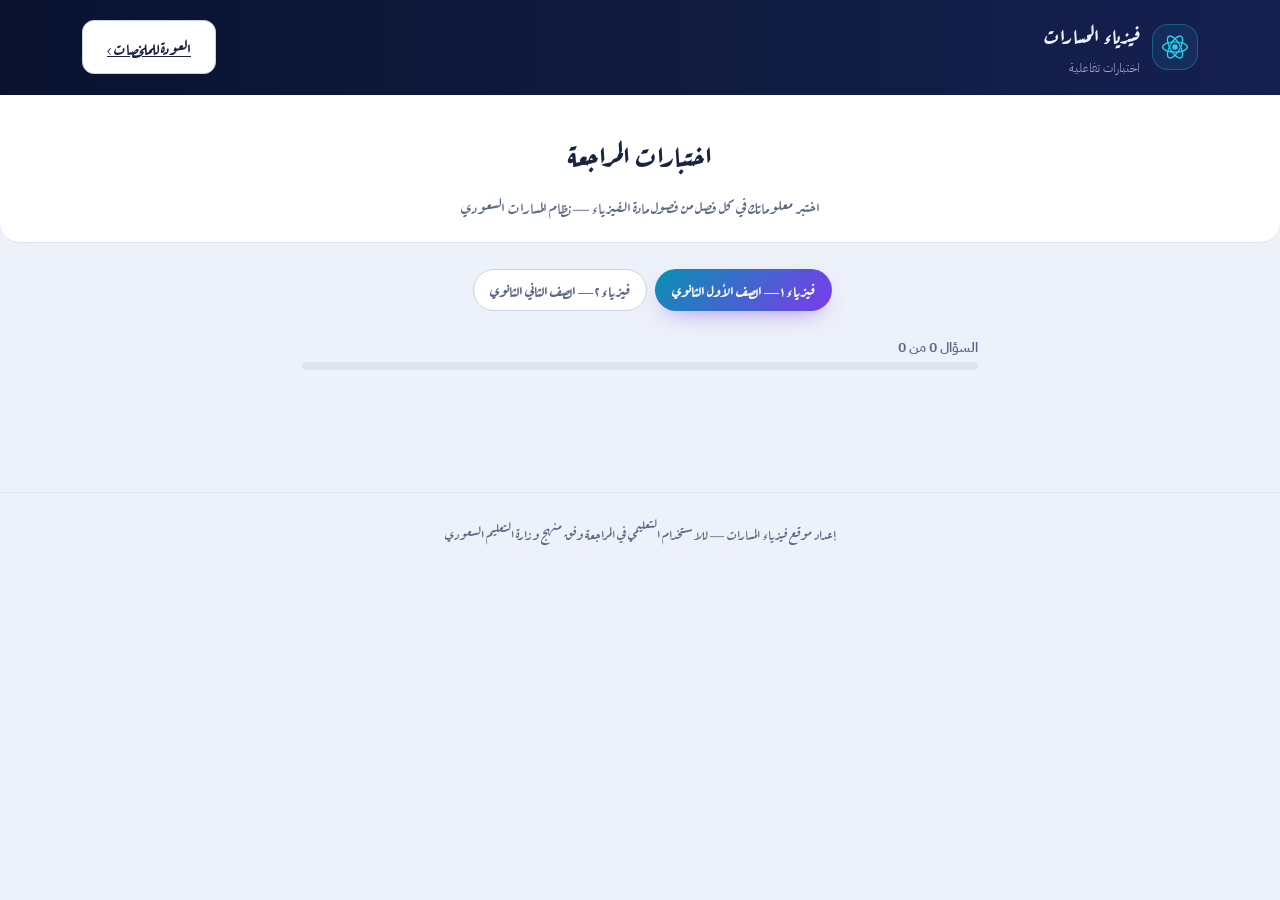
==== exams.html @ 3101bd7c "Add files via upload" ====
<!DOCTYPE html>
<html lang="ar" dir="rtl" data-theme="light">
<head>
  <meta charset="UTF-8" />
  <meta name="viewport" content="width=device-width, initial-scale=1.0" />
  <meta name="description" content="اختبارات تفاعلية في مادة الفيزياء للمرحلة الثانوية — نظام المسارات السعودي (فيزياء ١ و ٢)" />
  <meta name="theme-color" content="#101b3f" />
  <title>اختبارات فيزياء المسارات — فيزياء ١ و ٢ للمرحلة الثانوية</title>

  <link rel="preconnect" href="https://fonts.googleapis.com" />
  <link rel="preconnect" href="https://fonts.gstatic.com" crossorigin />
  <link href="https://fonts.googleapis.com/css2?family=Aref+Ruqaa:wght@400;700&family=IBM+Plex+Sans+Arabic:wght@300;400;500;600;700&display=swap" rel="stylesheet" />
  <link rel="stylesheet" href="style.css" />
  <style>
    /* ================= صفحة الاختبارات — تنسيق إضافي ================= */
    .exams-header {
      text-align: center;
      padding: 30px 22px 20px;
      background: var(--surface);
      border-bottom: 1px solid var(--line);
      margin-bottom: 26px;
      border-radius: 0 0 var(--radius) var(--radius);
    }
    .exams-header h1 {
      margin: 0 0 8px;
      font-size: 1.8rem;
      color: var(--text);
    }
    .exams-header p {
      margin: 0;
      color: var(--text-soft);
      font-size: 1rem;
    }

    /* اختيار الكتاب والفصل */
    .selector-bar {
      max-width: 1160px;
      margin: 0 auto 22px;
      padding: 0 22px;
      display: flex;
      gap: 12px;
      flex-wrap: wrap;
      justify-content: center;
      align-items: center;
    }

    .book-tabs-exams { display: flex; gap: 8px; flex-wrap: wrap; }

    .chapter-tabs {
      display: flex;
      gap: 6px;
      flex-wrap: wrap;
      margin-left: 12px;
    }

    .tab-btn {
      padding: 8px 16px;
      border-radius: 999px;
      border: 1.5px solid var(--line-strong);
      background: var(--surface);
      color: var(--text-soft);
      font-family: var(--font-ruqaa);
      font-size: .95rem;
      font-weight: 700;
      cursor: pointer;
      transition: all .2s;
      white-space: nowrap;
    }

    .tab-btn:hover { border-color: var(--accent); color: var(--accent); }
    .tab-btn.active {
      background: linear-gradient(135deg, var(--cyan-600), var(--violet-600));
      border-color: transparent;
      color: #fff;
      box-shadow: 0 10px 24px -12px color-mix(in srgb, var(--violet-600) 70%, transparent);
    }

    /* معلومات الفصل */
    .chapter-info {
      max-width: 1160px;
      margin: 0 auto 18px;
      padding: 0 22px;
      text-align: center;
      color: var(--text-soft);
      font-size: .95rem;
      font-family: var(--font-math);
      display: none;
    }
    .chapter-info.show { display: block; }

    /* بطاقة السؤال */
    .question-card {
      max-width: 720px;
      margin: 0 auto 26px;
      background: var(--surface);
      border: 1px solid var(--line);
      border-radius: var(--radius);
      padding: 30px 28px;
      box-shadow: var(--shadow-sm);
      position: relative;
      overflow: hidden;
    }

    .question-number {
      position: absolute;
      top: 16px;
      inset-inline-start: 20px;
      width: 36px;
      height: 36px;
      border-radius: 50%;
      background: var(--accent-soft);
      color: var(--accent);
      font-family: var(--font-math);
      font-weight: 700;
      font-size: .85rem;
      display: grid;
      place-items: center;
    }

    .question-text {
      font-family: var(--font-ruqaa);
      font-size: 1.35rem;
      font-weight: 700;
      color: var(--text);
      line-height: 1.9;
      margin: 0 0 26px;
      padding-inline-start: 10px;
      border-inline-start: 4px solid var(--accent);
    }

    .options {
      display: grid;
      gap: 12px;
    }

    .option-btn {
      display: flex;
      align-items: center;
      gap: 14px;
      padding: 14px 18px;
      border: 1.5px solid var(--line-strong);
      border-radius: 14px;
      background: var(--bg-soft);
      color: var(--text);
      font-family: var(--font-ruqaa);
      font-size: 1.05rem;
      font-weight: 500;
      cursor: pointer;
      text-align: start;
      transition: all .2s;
      position: relative;
    }

    .option-btn:hover { border-color: var(--accent); background: var(--accent-soft); }
    .option-btn.selected { border-color: var(--accent); background: var(--accent-soft); color: var(--accent); }
    .option-btn.correct { border-color: #059669; background: color-mix(in srgb, #059669 10%, transparent); color: #065f46; }
    .option-btn.wrong { border-color: #dc2626; background: color-mix(in srgb, #dc2626 10%, transparent); color: #991b1b; }

    .option-letter {
      width: 28px;
      height: 28px;
      border-radius: 50%;
      background: var(--line);
      color: var(--text-soft);
      font-family: var(--font-math);
      font-weight: 700;
      font-size: .85rem;
      display: grid;
      place-items: center;
      flex-shrink: 0;
      border: 1.5px solid var(--line-strong);
    }

    .option-btn.selected .option-letter,
    .option-btn.correct .option-letter,
    .option-btn.wrong .option-letter {
      color: #fff;
      border-color: transparent;
    }
    .option-btn.selected .option-letter { background: var(--accent); }
    .option-btn.correct .option-letter { background: #059669; }
    .option-btn.wrong .option-letter { background: #dc2626; }

    /* الشريط السفلي للسؤال */
    .question-footer {
      display: flex;
      justify-content: space-between;
      align-items: center;
      margin-top: 26px;
      padding-top: 16px;
      border-top: 1px solid var(--line);
      flex-wrap: wrap;
      gap: 12px;
    }

    .progress-text {
      font-family: var(--font-math);
      font-size: .9rem;
      color: var(--text-soft);
      font-weight: 600;
    }

    .next-btn {
      padding: 10px 24px;
      border-radius: 12px;
      border: none;
      background: linear-gradient(135deg, var(--cyan-600), var(--violet-600));
      color: #fff;
      font-family: var(--font-ruqaa);
      font-weight: 700;
      font-size: 1rem;
      cursor: pointer;
      transition: opacity .2s, transform .15s;
      opacity: .5;
      pointer-events: none;
    }

    .next-btn:enabled { opacity: 1; pointer-events: auto; }
    .next-btn:hover:enabled { transform: translateY(-2px); }

    /* شريط التقدم */
    .progress-wrap {
      max-width: 720px;
      margin: 0 auto 22px;
      padding: 0 22px;
    }

    .progress-bar {
      height: 8px;
      background: var(--line);
      border-radius: 999px;
      overflow: hidden;
      width: 100%;
    }

    .progress-fill {
      height: 100%;
      background: linear-gradient(90deg, var(--cyan-500), var(--violet-600));
      width: 0%;
      transition: width .3s ease;
      border-radius: 999px;
    }

    /* نتيجة الاختبار */
    .results-screen {
      max-width: 640px;
      margin: 40px auto;
      padding: 40px 22px;
      text-align: center;
      display: none;
    }

    .results-screen.show { display: block; }

    .score-big {
      font-family: var(--font-math);
      font-size: 4rem;
      font-weight: 800;
      color: var(--accent);
      line-height: 1;
      margin-bottom: 8px;
    }

    .results-screen h2 {
      font-size: 1.8rem;
      color: var(--text);
      margin: 0 0 12px;
    }

    .results-screen p {
      color: var(--text-soft);
      font-size: 1.05rem;
      margin-bottom: 24px;
    }

    .review-list {
      max-width: 720px;
      margin: 0 auto;
      text-align: start;
    }

    .review-item {
      background: var(--surface);
      border: 1px solid var(--line);
      border-radius: 14px;
      padding: 16px 20px;
      margin-bottom: 12px;
      display: flex;
      gap: 14px;
      align-items: flex-start;
    }

    .review-item.correct { border-inline-start: 4px solid #059669; }
    .review-item.wrong { border-inline-start: 4px solid #dc2626; }

    .review-result {
      width: 24px;
      height: 24px;
      border-radius: 50%;
      display: grid;
      place-items: center;
      font-family: var(--font-math);
      font-weight: 800;
      font-size: .8rem;
      flex-shrink: 0;
    }
    .review-item.correct .review-result { background: #059669; color: #fff; }
    .review-item.wrong .review-result { background: #dc2626; color: #fff; }

    .review-q { flex: 1; font-family: var(--font-ruqaa); font-size: 1rem; color: var(--text); line-height: 1.7; }
    .review-q b { color: var(--accent-2); }

    .review-answer {
      font-family: var(--font-math);
      font-size: .85rem;
      color: var(--text-soft);
      margin-top: 4px;
    }

    /* أزرار التحكم */
    .control-group {
      display: flex;
      gap: 10px;
      justify-content: center;
      margin-top: 22px;
      flex-wrap: wrap;
    }

    .ctrl-btn-exams {
      padding: 10px 24px;
      border-radius: 12px;
      border: 1.5px solid var(--line-strong);
      background: var(--surface);
      color: var(--text);
      font-family: var(--font-ruqaa);
      font-weight: 700;
      font-size: 1rem;
      cursor: pointer;
      transition: all .2s;
    }

    .ctrl-btn-exams.primary {
      background: linear-gradient(135deg, var(--cyan-600), var(--violet-600));
      border-color: transparent;
      color: #fff;
    }

    .ctrl-btn-exams:hover { border-color: var(--accent); color: var(--accent); transform: translateY(-2px); }
    .ctrl-btn-exams.primary:hover { transform: translateY(-2px); }

    /*返回 */
    .back-home {
      display: inline-flex;
      align-items: center;
      gap: 8px;
      margin-top: 26px;
      color: var(--accent);
      font-family: var(--font-ruqaa);
      font-weight: 700;
      font-size: 1rem;
      text-decoration: none;
      transition: color .2s;
    }

    .back-home:hover { color: var(--accent-2); text-decoration: underline; }

    /* الفوتر */
    .exams-footer {
      text-align: center;
      padding: 26px 22px;
      color: var(--text-soft);
      font-size: .88rem;
      border-top: 1px solid var(--line);
    }

    @media (max-width: 640px) {
      .question-card { padding: 20px 16px; }
      .question-text { font-size: 1.15rem; }
      .option-btn { padding: 12px 16px; font-size: 1rem; }
      .score-big { font-size: 3rem; }
      .selector-bar { justify-content: center; }
    }
  </style>
</head>
<body>

  <!-- شريط علوي سريع -->
  <header class="site-header" style="position:static; box-shadow:none; border-bottom:none; background:linear-gradient(90deg, var(--navy-900), var(--navy-800) 55%, #152052);">
    <div class="header-inner" style="justify-content:space-between;">
      <div class="brand" style="gap:12px;">
        <div class="brand-atom" style="width:46px;height:46px;">
          <svg viewBox="0 0 64 64" width="36" height="36">
            <circle cx="32" cy="32" r="5" fill="currentColor"/>
            <ellipse cx="32" cy="32" rx="22" ry="9" fill="none" stroke="currentColor" stroke-width="2.4"/>
            <ellipse cx="32" cy="32" rx="22" ry="9" fill="none" stroke="currentColor" stroke-width="2.4" transform="rotate(60 32 32)"/>
            <ellipse cx="32" cy="32" rx="22" ry="9" fill="none" stroke="currentColor" stroke-width="2.4" transform="rotate(120 32 32)"/>
          </svg>
        </div>
        <div class="brand-text">
          <h1 style="font-size:1.3rem;">فيزياء المسارات</h1>
          <p style="font-size:.78rem;">اختبارات تفاعلية</p>
        </div>
      </div>
      <a href="index.html" class="ctrl-btn-exams" style="margin-top:0;">العودة للملخصات ›</a>
    </div>
  </header>

  <section class="exams-header">
    <h1>اختبارات المراجعة</h1>
    <p>اختبر معلوماتك في كل فصل من فصول مادة الفيزياء — نظام المسارات السعودي</p>
  </section>

  <div class="selector-bar">
    <div class="book-tabs-exams" role="tablist" aria-label="اختيار الكتاب">
      <button class="tab-btn active" data-book="p1" role="tab">فيزياء ١ — الصف الأول الثانوي</button>
      <button class="tab-btn" data-book="p2" role="tab">فيزياء ٢ — الصف الثاني الثانوي</button>
    </div>
    <div class="chapter-tabs" id="chapterTabs" role="tablist"></div>
  </div>

  <div class="chapter-info" id="chapterInfo"></div>

  <div class="progress-wrap">
    <div class="progress-text" id="progressText">السؤال 0 من 0</div>
    <div class="progress-bar"><div class="progress-fill" id="progressFill"></div></div>
  </div>

  <main class="container">
    <!-- واجهة السؤال -->
    <div id="quizInterface" style="display:none;">
      <div class="question-card">
        <span class="question-number" id="qNum">1</span>
        <h2 class="question-text" id="questionText"></h2>
        <div class="options" id="optionsContainer"></div>
        <div class="question-footer">
          <span class="progress-text" id="footerProgress">0 / 0</span>
          <button class="next-btn" id="nextBtn">التالي ›</button>
        </div>
      </div>
    </div>

    <!-- واجهة النتيجة -->
    <div id="resultsScreen" class="results-screen">
      <div class="score-big" id="scoreDisplay">0%</div>
      <h2 id="resultTitle">جهد ممتاز!</h2>
      <p id="resultMessage">لقد أنهيت الاختبار بنجاح</p>
      <div class="review-list" id="reviewList"></div>
      <div class="control-group">
        <button class="ctrl-btn-exams primary" id="restartBtn">إعادة الاختبار</button>
        <button class="ctrl-btn-exams" id="changeChapterBtn">اختيار فصل آخر</button>
      </div>
      <a href="index.html" class="back-home">← العودة إلى الملخصات</a>
    </div>
  </main>

  <footer class="exams-footer">
    إعداد موقع فيزياء المسارات — للاستخدام التعليمي في المراجعة وفق منهج وزارة التعليم السعودي
  </footer>

  <script>
    /* =========================================================
       بيانات الأسئلة — فيزياء المسارات (مأخوذة من كتب وزارة التعليم)
       ========================================================= */
    const EXAMS = {
      p1: { // فيزياء ١ — الصف الأول الثانوي
        label: "فيزياء ١",
        chapters: [
          {
            num: "1",
            title: "مدخل إلى علم الفيزياء",
            desc: "الرياضيات والقياسات — النماذج والفرضيات والنظريات والقوانين",
            questions: [
              {
                q: "ما هو العلم الذي يدرس الظواهر الطبيعية باستخدام الملاحظة والتجربة؟",
                options: ["الرياضيات", "الفيزياء", "الكيمياء", "الأحياء"],
                answer: 1,
                expl: "الفيزياء علم تجريبي يدرس المادة والطاقة والتفاعلات بينهما."
              },
              {
                q: "وحدة الطول الأساسية في النظام الدولي (SI) هي:",
                options: ["السنتيمتر", "المليمتر", "المتر", "الكيلومتر"],
                answer: 2,
                expl: "المتر (m) هو الوحدة الأساسية لقياس الطول في النظام الدولي."
              },
              {
                q: "الرقم 0.00450 بعدد الأرقام المعنوية يساوي:",
                options: ["رقم واحد", "رقمان", "ثلاثة أرقام", "أربعة أرقام"],
                answer: 2,
                expl: "الأصفار الزائدة على اليمين بعد الفاصلة العشرية تكون معنوية، لذا 4 و 5 و 0 آخر = 3 أرقام معنوية."
              },
              {
                q: "القابلية للتكرار في القياسات تدل على:",
                options: ["الدقة", "الضبط", "الخطأ النسبي", "الأهمية"],
                answer: 1,
                expl: "الضبط (Precision) يعني تقارب النتائج المكررة، بينما الدقة تعني قرب القيمة من الحقيقة."
              },
              {
                q: "أي العلاقة التالية تمثل نموذجاً فيزيائياً؟",
                options: ["صورة فوتوغرافية", "معادلة رياضية تصف الظاهرة", "قصة خيالية", "رسم فني"],
                answer: 1,
                expl: "النموذج الفيزيائي هو تمثيل مبسط (غالباً رياضي) لظاهرة معقدة لتفسيرها والتنبؤ بسلوكها."
              }
            ]
          },
          {
            num: "2",
            title: "تمثيل الحركة",
            desc": "النموذج الجسيمي — الموقع والزمن — منحنى الموقع-الزمن — السرعة المتجهة",
            questions: [
              {
                q: "الكمية التي لها مقدار واتجاه معاً تسمى:",
                options: ["كمية قياسية", "كمية متجهة", "كمية معقدة", "كمية ثابتة"],
                answer: 1,
                expl: "الكمية المتجهة مثل الإزاحة والسرعة المتجهة والقوة، لها مقدار واتجاه."
              },
              {
                q: "الإزاحة تساوي:",
                options: ["الموقع الابتدائي − الموقع النهائي", "الموقع النهائي − الموقع الابتدائي", "المسافة ÷ الزمن", "السرعة × الزمن"],
                answer: 1,
                expl: "Δd = d<sub>f</sub> − d<sub>i</sub>، الإزاحة التغير في الموقع من البداية للنهاية."
              },
              {
                q: "إذا قطع جسم مسافة 100 م في اتجاه واحد ثم عاد إلى نقطة البداية، فإن إزالحته تساوي:",
                options: ["100 م", "200 م", "صفر", "50 م"],
                answer: 2,
                expl: "الإزاحة تعتمد على نقطة البداية والنهاية فقط، وبما أنه عاد لنفس النقطة فالإزاحة صفر."
              },
              {
                q: "ميل منحنى (الموقع − الزمن) يمثل:",
                options: ["التسارع", "القوة", "السرعة المتجهة المتوسطة", "الطاقة"],
                answer: 2,
                expl: "ميل خط الموقع-زمن = التغير في الموقع ÷ التغير في الزمن = السرعة المتجهة."
              },
              {
                q: "السرعة اللحظية تُستدل عليها من:",
                options: ["ميل المماس لمنحنى الموقع-زمن", "متوسط السرعات", "المسافة الكلية", "زمن الراحة"],
                answer: 0,
                expl: "السرعة اللحظية عند لحظة معينة تساوي ميل المماس للمنحنى عند تلك النقطة."
              }
            ]
          },
          {
            num: "3",
            title: "الحركة المتسارعة",
            desc: "التسارع — الحركة بتسارع ثابت — السقوط الحر",
            questions: [
              {
                q: "التسارع معرف رياضياً بأنه:",
                options: ["تغير المكان ÷ الزمن", "تغير السرعة ÷ الزمن", "القوة × الكتلة", "المسافة × الزمن"],
                answer: 1,
                expl: "a = Δv / Δt، معدل تغير السرعة المتجهة بالنسبة للزمن."
              },
              {
                q: "جسم انطلق من السكون بتسارع 2 م/ث² لمدة 5 ثوانٍ. سرعته النهائية تساوي:",
                options: ["5 م/ث", "10 م/ث", "25 م/ث", "0 م/ث"],
                answer: 1,
                expl: "v = v₀ + at = 0 + 2 × 5 = 10 م/ث."
              },
              {
                q: "في السقوط الحر (إهمال مقاومة الهواء)، تسارع الجاذبية يساوي تقريباً:",
                options: ["9.8 م/ث²", "10 م/ث", "9.8 م/ث", "صفر"],
                answer: 0,
                expl: "g ≈ 9.8 م/ث² قرب سطح الأرض، واتجاهه نحو الأسفل."
              },
              {
                q: "أي معادلة تُستخدم لإيجاد السرعة النهائية بدون الزمن؟",
                options: ["v = v₀ + at", "d = v₀t + ½at²", "v² = v₀² + 2ad", "d = ½(v₀ + v)t"],
                answer: 2,
                expl: "المعادلة الثالثة تربط بين السرعتين والتسارع والإزاحة دون الحاجة للزمن."
              },
              {
                q: "عند أقصى ارتفاع في القذف الرأسي لأعلى، تكون السرعة:",
                options: ["أقصى قيمة", "صفر", "تسارع الجاذبية", "غير محددة"],
                answer: 1,
                expl: "عند أعلى نقطة يتوقف الجسم لحظة قبل أن يبدأ السقوط، لذا سرعته الرأسية تساوي صفر."
              }
            ]
          },
          {
            num: "4",
            title: "القوى في بعد واحد",
            desc: "القوة والحركة — قوانين نيوتن — قوى التأثير المتبادل",
            questions: [
              {
                q: "قانون نيوتن الأول يسمى أيضاً:",
                options: ["قانون الدفع والزخم", "قانون القصور الذاتي", "قانون التفاعل", "قانون الطاقة"],
                answer: 1,
                expl: "الجسم يبقى على حالته (سكون أو حركة منتظمة) ما لم تؤثر فيه قوة محصلة غير صفرية."
              },
              {
                q: "حسب قانون نيوتن الثاني: F = ma، إذا doubledت الكتلة وثابتت القوة، فإن التسارع:",
                options: ["يتضاعف", "ينصف", "يظل ثابتاً", "يصبح صفراً"],
                answer: 1,
                expl = "التسارع عكسي التناسب مع الكتلة،所以 doubling الكتلة ينصف التسارع."
              },
              {
                q: "وزن جسم كتلته 10 كجم على سطح الأرض (g=9.8) يساوي:",
                options: ["10 نيوتن", "9.8 نيوتن", "98 نيوتن", "980 نيوتن"],
                answer: 2,
                expl: "W = mg = 10 × 9.8 = 98 نيوتن."
              },
              {
                q: "مخطط الجسم الحر يمثل:",
                options: ["جميع القوى في الكون", "القوى المؤثرة في الجسم فقط", "القوى التي يؤثر بها الجسم", "الطاقة الحركية"],
                answer: 1,
                expl: "نرسم الجسم كنقطة ونوضح القوى المؤثرة فيه فقط."
              },
              {
                q: "لكل فعل رد فعل مساوٍ في المقدار ومعاكس في الاتجاه. هذا القانون هو:",
                options: ["نيوتن الأول", "نيوتن الثاني", "نيوتن الثالث", "قانون حفظ الطاقة"],
                answer: 2,
                expl: "قوى التأثير المتبادل تؤثر في جسمين مختلفين، hence لا تلغي بعضها."
              }
            ]
          },
          {
            num: "5",
            title: "القوى في بعدين",
            desc: "المتجهات — الاحتكاك — القوة والحركة في بُعدين",
            questions: [
              {
                q: "مجموع متجهين متعامدين مقداراهما 3 و 4 يساوي:",
                options: ["7", "5", "12", "1"],
                answer: 1,
                expl: "بنظرية فيثاغورس: √(3² + 4²) = √25 = 5."
              },
              {
                q: "أي نوع الاحتكاك أكبر عادة؟",
                options: ["الحركي", "السكوني", "متساويان", "لا يوجد"],
                answer: 1,
                expl: "الاحتكاك السكوني (قبل بدء الحركة) أكبر من الاحتكاك الحركي (أثناء الحركة)."
              },
              {
                q: "القوة العمودية على سطح أفقي لجسم كتلته m تساوي:",
                options: ["صفر", "mg", "mg sinθ", "mg cosθ"],
                answer: 1,
                expl: "على سطح أفقي، FN = وزن الجسم = mg."
              },
              {
                q: "مركبة القوة F المؤثرة بزاوية θ مع المحور الأفقي في الاتجاه الأفقي تساوي:",
                options: ["F sinθ", "F cosθ", "F tanθ", "F"],
                answer: 1,
                expl: "F<sub>x</sub> = F cosθ هي المركبة الأفقية."
              },
              {
                q: "على مستوى مائل زاويته θ دون احتكاك، تسارع الجسم يساوي:",
                options: ["g", "g sinθ", "g cosθ", "g tanθ"],
                answer: 1,
                expl: "a = g sinθ، المكون الموازي للمستوى من وزن الجسم يسبب التسارع."
              }
            ]
          },
          {
            num: "6",
            title: "الحركة في بعدين",
            desc: "حركة المقذوف — الحركة الدائرية — السرعة المتجهة النسبية",
            questions: [
              {
                q: "في حركة المقذوف، المركبة الأفقية للسرعة:",
                options: ["تزيد باستمرار", "تنقص باستمرار", "تبقى ثابتة", "تساوي صفراً"],
                answer: 2,
                expl: "بإهمال مقاومة الهواء، لا تؤثر أي قوة أفقية،所以 السرعة الأفقية ثابتة."
              },
              {
                q: "في الحركة الدائرية المنتظمة، التسارع المركزي اتجاهه:",
                options: ["مماسي للمسار", "نحو المركز", "بعيداً عن المركز", "صفر"],
                answer: 1,
                expl: "التسارع المركزي متجه دائماً نحو مركز الدائرة لتغيير اتجاه السرعة."
              },
              {
                q: "القوة المركزية F<sub>c</sub> تساوي:",
                options: ["m·v²/r", "m·v·r", "v²/r", "m·r²/v"],
                answer: 0,
                expl: "F<sub>c</sub> = m·a<sub>c</sub> = m·v²/r."
              },
              {
                q: "إذا كانت سرعة سيارة 60 كم/س شرقاً ورياح relativa 20 كم/س شرقاً، فإن السرعة النسبية للسيارة بالنسبة للهواء تساوي:",
                options: ["40 كم/س", "60 كم/س", "80 كم/س", "20 كم/س"],
                answer: 0,
                expl: "v<sub>relative</sub> = 60 − 20 = 40 كم/س."
              },
              {
                q: "زمن التحليق لمقذوف أُطلق من الأرض وعاد إلى نفس المستوى يعتمد على:",
                options: ["السر�عة الأفقية فقط", "السرعة الرأسية الابتدائية فقط", "الكلتân", "درجة الحرارة"],
                answer: 1,
                expl: "زمن التحليق T = 2v<sub>y</sub> / g، يعتمد على المركبة الرأسية للسرعة الابتدائية."
              }
            ]
          }
        ]
      },
      p2: { // فيزياء ٢ — الصف الثاني الثانوي
        label: "فيزياء ٢",
        chapters: [
          {
            num: "1",
            title: "الجاذبية",
            desc: "حركة الكواكب — قانون الجذب الكوني",
            questions: [
              {
                q: "وفقاً لقانون كبلر الأول، مدارات الكواكب:",
                options: ["دائرة", "إهليلجية", "مستطيلة", "تضاهوية"],
                answer: 1,
                expl: "الشمس تقع في إحدى بؤرتي المدار الإهليلجي."
              },
              {
                q: "قانون نيوتن للجذب الكوني: F = G m₁m₂ / r²، إذا ضُعفت المسافة بين جسمين، تصبح القوة:",
                options: ["ضعف", "نصف", "ربع", "ضعفین"],
                answer: 2,
                expl = "القوة عكسي التناسب مع مربع المسافة، so doubling r quarters the force."
              },
              {
                q: "ثابت الجذب الكوني G يساوي تقريباً:",
                options: ["9.8", "6.67 × 10⁻¹¹", "3 × 10⁸", "6.02 × 10²³"],
                answer: 1,
                expl: "G = 6.67 × 10⁻¹¹ نيوتن·م²/كجم²."
              },
              {
                q: "تسارع الجاذبية على سطح كوكب يعتمد على:",
                options: ["كتلة الجسم الساقط فقط", "كتلة الكوكب ونصف قطره فقط", "درجة الحرارة", "لون الكوكب"],
                answer: 1,
                expl: "g = GM / R²، حيث M كتلة الكوكب و R نصف قطره."
              },
              {
                q: "القمر الاصطناعي يبقى في مداره بسبب:",
                options: ["المحركات المستمرة", "قوة الجاذبية الأرضية", "سرعة الضوء", "الضغط الجوي"],
                answer: 1,
                expl: "الجاذبية توفر القوة المركزية اللازمة للحركة المدارية."
              }
            ]
          },
          {
            num: "2",
            title: "الحركة الدورانية",
            desc: "الكميات الزاوية — عزم القوة — الاتزان",
            questions: [
              {
                q: "الدورة الكاملة تساوي بالراديان:",
                options: ["π", "2π", "π/2", "360 راديان"],
                answer: 1,
                expl = "الدورة الواحدة = 360 درجة = 2π راديان."
              },
              {
                q: "عزم القوة τ يساوي:",
                options: ["F / r", "F × r × sinθ", "m × a", "v × r"],
                answer: 1,
                expl = "τ = rF sinθ، حيث r ذراع القوة و θ الزاوية بين القوة والذراع."
              },
              {
                q: "القصور الدوراني I يعتمد على:",
                options: ["الكتلة فقط", "توزيع الكتلة حول محور الدوران", "السرعة فقط", "الزمن"],
                answer: 1,
                expl = "كلما بعدت الكتلة عن محور الدوران زاد القصور الدوراني."
              },
              {
                q: "شرط الاتزان الدوراني هو:",
                options: ["ΣF = 0", "Στ = 0", "ΣE = 0", "كلاً من ΣF = 0 و Στ = 0"],
                answer: 3,
                expl = "الاتزان التام يتطلب القوة المحصلة صفراً ومجموع العزوم صفراً."
              },
              {
                q: "علاقة السرعة الخطية v بالسرعة الزاوية ω هي:",
                options: ["v = ω/r", "v = rω", "v = r/ω", "v = ω + r"],
                answer: 1,
                expl = "v = r·ω، حيث r نصف قطر الدائرة."
              }
            ]
          },
          {
            num: "3",
            title: "الزخم وحفظه",
            desc: "الدفع والزخم — حفظ الزخم — التصادمات",
            questions: [
              {
                q: "الزخم p معرف بأنه:",
                options: ["القوة × الزمن", "الكتلة × السرعة", "الطاقة ÷ الزمن", "المسافة × الزمن"],
                answer: 1,
                expl = "p = m·v، كمية متجهة اتجاهها اتجاه السرعة."
              },
              {
                q: "الدفع J يساوي:",
                options: ["Δp", "ΔE", "Δm", "Δv"],
                answer: 0,
                expl = "نظرية الدفع-الزخم: J = FΔt = Δp = الم cambio في الزخم."
              },
              {
                q: "في النظام المعزول، الزخم الكلي قبل التصادم:",
                options: ["أكبر من بعده", "أقل من بعده", "يساوي الزخم بعده", "صفر"],
                answer: 2,
                expl = "قانون حفظ الزخم: الزخم محفوظ في الأنظمة المعزولة."
              },
              {
                q: "في التصادم غير المرن التام، الجسمان:",
                options: ["يرتدان منفصلين", "يلتحمان ويتحركان معاً", "يتوقفان تماماً", "يتحولان لطاقة"],
                answer: 1,
                expl = "يلتحمان ويتحركان بسرعة مشتركة، وتُفقد جزء من الطاقة الحركية."
              },
              {
                q: "الطاقة الحركية تُحفظ في:",
                options: ["جميع التصادمات", "التصادمات المرنة فقط", "التصادمات غير المرنة فقط", "لا تُحفظ أبداً"],
                answer: 1,
                expl = "الطاقة الحركية تُحفظ فقط في التصادمات المرنة."
              }
            ]
          },
          {
            num: "4",
            title: "الشغل والطاقة والآلات البسيطة",
            desc: "الشغل والقدرة — الطاقة الحركية — الآلات والكفاءة",
            questions: [
              {
                q: "الشغل W يساوي:",
                options: ["F / d", "F × d × cosθ", "m × v", "E / t"],
                answer: 1,
                expl = "W = F·d·cosθ، القوة في اتجاه الإزاحة."
              },
              {
                q: "إذا كانت القوة عمودية على الإزاحة، فإن الشغل يساوي:",
                options: ["أقصى قيمة", "صفر", "نصف القيمة", "ضعف القيمة"],
                answer: 1,
                expl = "cos 90° = 0، so الشغل = 0 (مثل حمل حقيبة والمشي أفقياً)."
              },
              {
                q: "الطاقة الحركية KE تساوي:",
                options: ["m·v", "½·m·v²", "m·g·h", "F·d"],
                answer: 1,
                expl = "KE = ½mv²، تعتمد على الكتلة ومربع السرعة."
              },
              {
                q: "الفائدة الميكانيكية MA تساوي:",
                options: ["Force effort / Force resistance", "Force resistance / Force effort", "Distance effort × Distance resistance", "Work output × Work input"],
                answer: 1,
                expl = "MA = F<sub>r</sub> / F<sub>e</sub>، قوة المقاومة مقسومة على قوة الجهد."
              },
              {
                q: "كفاءة الآلة تساوي دائماً:",
                options: ["أكثر من 100٪", "100٪ بالضبط", "أقل من 100٪", "صفر"],
                answer: 2,
                expl = "بسبب الاحتكاك، شغل الخرج أقل من شغل الدخل، hence الكفاءة < 100٪."
              }
            ]
          },
          {
            num: "5",
            title: "الطاقة وحفظها",
            desc: "أشكال الطاقة — حفظ الطاقة الميكانيكية",
            questions: [
              {
                q: "طاقة الوضع الجاذبية PE تساوي:",
                options: ["½mv²", "mgh", "Fd", "mc²"],
                answer: 1,
                expl = "PE = m·g·h، ऊर्जا مخزنة بسبب الارتفاع."
              },
              {
                q: "في غياب الاحتكاك، الطاقة الميكانيكية الإجمالية:",
                options: ["تزيد", "تتناقص", "تبقى ثابتة", "تتحول completely إلى حرارة"],
                answer: 2,
                expl = "قانون حفظ الطاقة الميكانيكية: الطاقة محفوظة بين الوضع والحركة."
              },
              {
                q: "عندما يسقط جسم من ارتفاع، فإن طاقة وضعه:",
                options: ["تزيد", "تتقلص وتتحول لحركة", "تبقى ثابتة", "تختفي"],
                answer: 1,
                expl = "الوضع يتناقص مع انخفاض الارتفاع وتتحول إلى طاقة حركة متزايدة."
              },
              {
                q: "قانون حفظ الطاقة الشامل ينص على أن الطاقة:",
                options: ["تُستحدث من العدم", "تفنى تدريجياً", "لا تفنى ولا تستحدث بل تتحول", "توجد فقط في الوقود"],
                answer: 2,
                expl = "الطاقة تتحول من شكل لآخر دون أن تفقد أو تُستحدث."
              },
              {
                q: "مثال على الطاقة الحرارية:",
                options: ["كرةoid تتحرك", "غلاية الماء الساخن", "نوابض مشدودة", "جسم في أماكن"],
                answer: 1,
                expl = "الحرارة المُكتسبة من الماء تمثل طاقة حرارية."
              }
            ]
          },
          {
            num: "6",
            title: "الطاقة الحرارية",
            desc: "درجة الحرارة — الحرارة النوعية — قوانين الديناميكا الحرارية",
            questions: [
              {
                q: "كمية الحرارة Q اللازمة لتغير درجة الحرارة تساوي:",
                options: ["m × ΔT", "m × c × ΔT", "m / c", "c / ΔT"],
                answer: 1,
                expl = "Q = m·c·ΔT، حيث c الحرارة النوعية."
              },
              {
                q: "الفرق بين الحرارة ودرجة الحرارة هو أن:",
                options: ["نفس الشيء", "الحرارة طاقة والحرارة مقياس لدرجة تحرك الجزيئات", "الحرارة تقاس بالمتر", "لا يوجد فرق"],
                answer: 1,
                expl = "الطاقة الحرارية مجموع طاقات الجزيئات، ودرجة الحرارة متوسط طاقتها الحركية."
              },
              {
                q: "التمدد الحراري يحدث لأن:",
                options: ["الجزيئات تتقلص", "الجزيئات تكتسب طاقة وتتسع المسافات بينها", "الكتلة تزيد", "الكثافة تقل فقط"],
                answer: 1,
                expl = "عند التسخين تزداد طاقة حركة الجزيئات وتتباعد."
              },
              {
                q: "القانون الأول للديناميكا الحرارية: ΔU = Q − W، معناه أن:",
                options: ["الطاقة تُستحدث", "التغير في الطاقة الداخلية = الحرارة المضاف ناقص الشغل المبذول", "الحرارة تساوي الشغل دائماً", "النظام معزول دائماً"],
                answer: 1,
                expl = "حفظ الطاقة للنظام الحراري."
              },
              {
                q: "لا يمكن الوصول إلى الصفر المطلق (−273.15 مئوية) تجريبياً وفقاً لـ:",
                options: ["القانون الأول", "القانون الثاني", "القانون الثالث", "قانون نيوتن"],
                answer: 2,
                expl = "القانون الثالث للديناميكا الحرارية."
              }
            ]
          }
        ]
      }
    };

    /* =========================================================
       حالة التطبيق
       ========================================================= */
    const state = {
      book: "p1",
      chapterIndex: 0,
      currentQ: 0,
      score: 0,
      answers: [], // { qIndex, selected, correct, explanation }
      totalQuestions: 0
    };

    const els = {
      bookTabs: document.querySelectorAll('[data-book]'),
      chapterTabs: document.getElementById("chapterTabs"),
      chapterInfo: document.getElementById("chapterInfo"),
      quizInterface: document.getElementById("quizInterface"),
      resultsScreen: document.getElementById("resultsScreen"),
      questionText: document.getElementById("questionText"),
      optionsContainer: document.getElementById("optionsContainer"),
      nextBtn: document.getElementById("nextBtn"),
      qNum: document.getElementById("qNum"),
      progressFill: document.getElementById("progressFill"),
      progressText: document.getElementById("progressText"),
      footerProgress: document.getElementById("footerProgress"),
      scoreDisplay: document.getElementById("scoreDisplay"),
      resultTitle: document.getElementById("resultTitle"),
      resultMessage: document.getElementById("resultMessage"),
      reviewList: document.getElementById("reviewList"),
      restartBtn: document.getElementById("restartBtn"),
      changeChapterBtn: document.getElementById("changeChapterBtn")
    };

    /* =========================================================
       الوظائف
       ========================================================= */
    function getBook() {
      return EXAMS[state.book];
    }

    function getChapter() {
      return getBook().chapters[state.chapterIndex];
    }

    function renderChapterTabs() {
      els.chapterTabs.innerHTML = "";
      getBook().chapters.forEach((ch, i) => {
        const btn = document.createElement("button");
        btn.type = "button";
        btn.className = "tab-btn" + (i === state.chapterIndex ? " active" : "");
        btn.textContent = `الفصل ${ch.num}: ${ch.title}`;
        btn.addEventListener("click", () => {
          state.chapterIndex = i;
          state.currentQ = 0;
          state.score = 0;
          state.answers = [];
          renderChapterTabs();
          updateChapterInfo();
          showQuiz();
        });
        els.chapterTabs.appendChild(btn);
      });
    }

    function updateChapterInfo() {
      const ch = getChapter();
      els.chapterInfo.className = "chapter-info show";
      els.chapterInfo.innerHTML = `
        <strong>الفصل ${ch.num}: ${ch.title}</strong> — ${ch.desc}
      `;
    }

    function renderQuestion() {
      const ch = getChapter();
      const q = ch.questions[state.currentQ];
      els.qNum.textContent = state.currentQ + 1;
      els.questionText.textContent = q.q;
      els.optionsContainer.innerHTML = "";
      els.nextBtn.disabled = true;

      q.options.forEach((opt, i) => {
        const btn = document.createElement("button");
        btn.type = "button";
        btn.className = "option-btn";
        btn.innerHTML = `<span class="option-letter">${String.fromCharCode(1581 + i)}</span><span>${opt}</span>`;
        btn.addEventListener("click", () => selectOption(i));
        els.optionsContainer.appendChild(btn);
      });

      updateProgress();
    }

    function updateProgress() {
      const ch = getChapter();
      const total = ch.questions.length;
      state.totalQuestions = total;
      const pct = ((state.currentQ) / total) * 100;
      els.progressFill.style.width = pct + "%";
      els.progressText.textContent = `السؤال ${state.currentQ + 1} من ${total}`;
      els.footerProgress.textContent = `${state.currentQ + 1} / ${total}`;
    }

    function selectOption(idx) {
      const ch = getChapter();
      const q = ch.questions[state.currentQ];
      const btns = els.optionsContainer.querySelectorAll(".option-btn");
      btns.forEach((b, i) => {
        b.disabled = true;
        if (i === q.answer) b.classList.add("correct");
        if (i === idx && i !== q.answer) b.classList.add("wrong");
      });

      const isCorrect = idx === q.answer;
      if (isCorrect) state.score++;
      state.answers.push({
        question: q.q,
        selected: q.options[idx],
        correct: q.options[q.answer],
        isCorrect,
        explanation: q.expl
      });

      els.nextBtn.disabled = false;
    }

    function showQuiz() {
      els.quizInterface.style.display = "block";
      els.resultsScreen.style.display = "none";
      renderQuestion();
    }

    function showResults() {
      els.quizInterface.style.display = "none";
      els.resultsScreen.className = "results-screen show";
      const pct = Math.round((state.score / state.totalQuestions) * 100);
      els.scoreDisplay.textContent = pct + "%";

      if (pct >= 80) {
        els.resultTitle.textContent = "ممتاز!";
        els.resultMessage.textContent = "لقد إتقنت هذا الفصل،ustiمر так!";
      } else if (pct >= 50) {
        els.resultTitle.textContent = "جيد!";
        els.resultMessage.textContent = "أنت على الطريق الصحيح، راجع الدروس weak points.";
      } else {
        els.resultTitle.textContent = "يحتاج مراجعة";
        els.resultMessage.textContent = "لا بأس، عاود الدراسة وحاول مرة أخرى.";
      }

      els.reviewList.innerHTML = state.answers.map((a, i) => `
        <div class="review-item ${a.isCorrect ? 'correct' : 'wrong'}">
          <div class="review-result">${a.isCorrect ? '✓' : '✗'}</div>
          <div>
            <div class="review-q">${i + 1}. ${a.question}</div>
            <div class="review-answer">
              ${a.isCorrect ? `إجابتك: ${a.selected} ✅` : `إجابتك: ${a.selected} ❌<br>الصواب: ${a.correct}`}
              ${a.explanation ? `<br><small style="color:var(--text-soft);">التوضيح: ${a.explanation}</small>` : ""}
            </div>
          </div>
        </div>
      `).join("");
    }

    els.nextBtn.addEventListener("click", () => {
      const ch = getChapter();
      if (state.currentQ < ch.questions.length - 1) {
        state.currentQ++;
        renderQuestion();
      } else {
        showResults();
      }
    });

    els.restartBtn.addEventListener("click", () => {
      state.currentQ = 0;
      state.score = 0;
      state.answers = [];
      showQuiz();
    });

    els.changeChapterBtn.addEventListener("click", () => {
      state.currentQ = 0;
      state.score = 0;
      state.answers = [];
      els.quizInterface.style.display = "none";
      els.resultsScreen.style.display = "none";
      els.chapterTabs.scrollIntoView({ behavior: "smooth", block: "center" });
    });

    els.bookTabs.forEach(btn => {
      btn.addEventListener("click", () => {
        state.book = btn.dataset.book;
        state.chapterIndex = 0;
        state.currentQ = 0;
        state.score = 0;
        state.answers = [];
        els.bookTabs.forEach(b => b.classList.remove("active"));
        btn.classList.add("active");
        renderChapterTabs();
        updateChapterInfo();
        showQuiz();
      });
    });

    /* =========================================================
       التشغيل
       ========================================================= */
    renderChapterTabs();
    updateChapterInfo();
    showQuiz();
  </script>
</body>
</html>
---- style.css ----
/* =========================================================
   فيزياء المسارات — التنسيق
   خط الرقعة: Aref Ruqaa للعناوين والنصوص
   خط المعادلات: IBM Plex Sans Arabic
   ========================================================= */

:root {
  --fs: 1;

  --navy-900: #0a1230;
  --navy-800: #101b3f;
  --navy-700: #1b2a5e;
  --cyan-600: #0891b2;
  --cyan-500: #06b6d4;
  --cyan-400: #22d3ee;
  --violet-600: #7c3aed;
  --violet-500: #8b5cf6;
  --amber-500: #f59e0b;
  --amber-600: #d97706;
  --rose-500: #e0527a;

  --bg: #edf1f9;
  --bg-soft: #f7f9fd;
  --surface: #ffffff;
  --text: #1a2340;
  --text-soft: #5a6784;
  --line: #dfe5f1;
  --line-strong: #c8d2e8;
  --accent: var(--cyan-600);
  --accent-2: var(--violet-600);
  --accent-soft: rgba(8, 145, 178, .1);
  --accent-2-soft: rgba(124, 58, 237, .1);
  --shadow-lg: 0 24px 60px -24px rgba(10, 18, 48, .35);
  --shadow-sm: 0 6px 20px -10px rgba(10, 18, 48, .25);
  --radius: 20px;
  --radius-sm: 12px;

  --font-ruqaa: "Aref Ruqaa", "Amiri", serif;
  --font-math: "IBM Plex Sans Arabic", "Segoe UI", sans-serif;
}

[data-theme="dark"] {
  --bg: #080e24;
  --bg-soft: #0d1531;
  --surface: #121c3e;
  --text: #e9eefc;
  --text-soft: #9aa9cf;
  --line: #24336b;
  --line-strong: #35478c;
  --accent: var(--cyan-400);
  --accent-2: var(--violet-500);
  --accent-soft: rgba(34, 211, 238, .12);
  --accent-2-soft: rgba(139, 92, 246, .14);
  --shadow-lg: 0 24px 60px -20px rgba(0, 0, 0, .7);
  --shadow-sm: 0 6px 22px -10px rgba(0, 0, 0, .6);
}

html {
  font-size: calc(100% * var(--fs));
  scroll-behavior: smooth;
}

* { box-sizing: border-box; }

body {
  margin: 0;
  font-family: var(--font-ruqaa);
  color: var(--text);
  background:
    radial-gradient(1000px 500px at 90% -10%, var(--accent-2-soft), transparent 60%),
    radial-gradient(900px 480px at -10% 0%, var(--accent-soft), transparent 55%),
    var(--bg);
  min-height: 100vh;
  line-height: 2;
  transition: background .3s ease, color .3s ease;
}

/* ================= الترويسة ================= */
.site-header {
  position: sticky;
  top: 0;
  z-index: 50;
  background: linear-gradient(90deg, var(--navy-900), var(--navy-800) 55%, #152052);
  color: #eef2ff;
  border-bottom: 3px solid var(--cyan-500);
  box-shadow: 0 10px 34px -18px rgba(6, 12, 34, .8);
}

.header-inner {
  max-width: 1160px;
  margin: 0 auto;
  padding: 14px 22px;
  display: flex;
  align-items: center;
  justify-content: space-between;
  gap: 18px;
  flex-wrap: wrap;
}

.brand { display: flex; align-items: center; gap: 14px; }

.brand-atom {
  display: grid;
  place-items: center;
  width: 58px;
  height: 58px;
  border-radius: 16px;
  color: var(--cyan-400);
  background: rgba(34, 211, 238, .08);
  border: 1px solid rgba(34, 211, 238, .3);
  flex-shrink: 0;
}

.brand-atom svg { animation: spin-slow 26s linear infinite; }
@keyframes spin-slow { to { transform: rotate(360deg); } }

.brand-text h1 {
  margin: 0;
  font-size: 1.55rem;
  font-weight: 700;
  letter-spacing: .2px;
}

.brand-text p {
  margin: 0;
  font-size: .86rem;
  color: rgba(238, 242, 255, .68);
  font-family: var(--font-math);
  font-weight: 300;
}

.header-controls { display: flex; align-items: center; gap: 12px; }

/* مجموعة حجم الخط */
.font-controls {
  display: flex;
  align-items: center;
  gap: 4px;
  background: rgba(255, 255, 255, .07);
  border: 1px solid rgba(255, 255, 255, .16);
  border-radius: 999px;
  padding: 4px;
}

.ctrl-btn {
  min-width: 42px;
  height: 36px;
  padding: 0 10px;
  border: none;
  border-radius: 999px;
  background: transparent;
  color: #eef2ff;
  font-family: var(--font-ruqaa);
  font-size: 1rem;
  font-weight: 700;
  cursor: pointer;
  transition: background .2s, transform .15s;
}

.ctrl-btn:hover { background: rgba(255, 255, 255, .14); }
.ctrl-btn:active { transform: scale(.94); }
.ctrl-btn:disabled { opacity: .35; cursor: not-allowed; }

.font-value {
  min-width: 58px;
  text-align: center;
  font-family: var(--font-math);
  font-size: .8rem;
  font-weight: 600;
  color: var(--cyan-400);
}

/* زر الثيم */
.theme-toggle {
  display: grid;
  place-items: center;
  width: 44px;
  height: 44px;
  border-radius: 14px;
  border: 1px solid rgba(255, 255, 255, .16);
  background: rgba(255, 255, 255, .07);
  color: #eef2ff;
  cursor: pointer;
  transition: background .2s, transform .15s, color .2s;
}

.theme-toggle:hover { background: rgba(255, 255, 255, .16); transform: translateY(-1px); color: var(--cyan-400); }

.icon-sun { display: none; }
[data-theme="dark"] .icon-moon { display: none; }
[data-theme="dark"] .icon-sun { display: block; }

/* ================= البطل ================= */
.hero { padding: 46px 0 34px; }

.hero-inner {
  max-width: 1160px;
  margin: 0 auto;
  padding: 0 22px;
  display: grid;
  grid-template-columns: 1.35fr .9fr;
  gap: 34px;
  align-items: center;
}

.hero-badge {
  display: inline-block;
  font-family: var(--font-math);
  font-size: .8rem;
  font-weight: 600;
  color: var(--accent);
  background: var(--accent-soft);
  border: 1px solid color-mix(in srgb, var(--accent) 35%, transparent);
  padding: 4px 14px;
  border-radius: 999px;
  margin-bottom: 14px;
}

.hero-text h2 {
  margin: 0 0 10px;
  font-size: 2.15rem;
  font-weight: 700;
  line-height: 1.6;
  color: var(--text);
}

.hero-text p {
  margin: 0 0 22px;
  color: var(--text-soft);
  font-size: 1.02rem;
  max-width: 56ch;
}

.hero-text strong { color: var(--accent); font-weight: 700; }

.hero-stats { display: flex; gap: 14px; flex-wrap: wrap; }

.stat {
  background: var(--surface);
  border: 1px solid var(--line);
  border-radius: var(--radius-sm);
  padding: 12px 20px;
  box-shadow: var(--shadow-sm);
  text-align: center;
  min-width: 118px;
}

.stat-num {
  display: block;
  font-family: var(--font-math);
  font-size: 1.5rem;
  font-weight: 700;
  color: var(--accent-2);
  line-height: 1.3;
}

.stat-label { font-size: .84rem; color: var(--text-soft); }

/* الرسم المداري */
.hero-art {
  position: relative;
  width: 280px;
  height: 280px;
  margin-inline: auto;
}

.nucleus {
  position: absolute;
  inset: 50% auto auto 50%;
  transform: translate(-50%, -50%);
  width: 96px;
  height: 96px;
  border-radius: 50%;
  display: grid;
  place-items: center;
  background: radial-gradient(circle at 32% 28%, var(--cyan-500), var(--violet-600));
  color: #fff;
  font-family: var(--font-math);
  font-size: .82rem;
  font-weight: 600;
  box-shadow: 0 0 60px -8px color-mix(in srgb, var(--cyan-500) 70%, transparent);
}

.orbit {
  position: absolute;
  inset: 0;
  border: 2px dashed color-mix(in srgb, var(--accent) 45%, transparent);
  border-radius: 50%;
  animation: spin-slow 30s linear infinite;
}

.orbit::after {
  content: "";
  position: absolute;
  top: -7px;
  left: 50%;
  width: 13px;
  height: 13px;
  border-radius: 50%;
  background: var(--amber-500);
  box-shadow: 0 0 14px var(--amber-500);
}

.orbit-a { transform: rotate(0deg) scale(1); animation-duration: 22s; }
.orbit-b { transform: rotate(60deg) scale(.78); animation-duration: 30s; }
.orbit-b::after { background: var(--violet-500); box-shadow: 0 0 14px var(--violet-500); }
.orbit-c { transform: rotate(120deg) scale(.55); animation-duration: 16s; }
.orbit-c::after { background: var(--cyan-400); box-shadow: 0 0 14px var(--cyan-400); }

/* ================= شريط الكتب ================= */
.book-nav {
  position: sticky;
  top: 87px;
  z-index: 40;
  background: color-mix(in srgb, var(--bg) 88%, transparent);
  backdrop-filter: blur(10px);
  border-block: 1px solid var(--line);
}

.book-nav-inner {
  max-width: 1160px;
  margin: 0 auto;
  padding: 12px 22px;
  display: flex;
  align-items: center;
  justify-content: space-between;
  gap: 16px;
  flex-wrap: wrap;
}

.book-tabs { display: flex; gap: 8px; flex-wrap: wrap; }

.book-tab {
  display: inline-flex;
  align-items: center;
  gap: 8px;
  padding: 8px 18px;
  border-radius: 999px;
  border: 1.5px solid var(--line-strong);
  background: var(--surface);
  color: var(--text-soft);
  font-family: var(--font-ruqaa);
  font-size: .98rem;
  font-weight: 700;
  cursor: pointer;
  transition: all .2s;
}

.book-tab:hover { border-color: var(--accent); color: var(--accent); }

.book-tab.active {
  background: linear-gradient(135deg, var(--cyan-600), var(--violet-600));
  border-color: transparent;
  color: #fff;
  box-shadow: 0 10px 24px -12px color-mix(in srgb, var(--violet-600) 70%, transparent);
}

.book-tab .tab-sub {
  font-family: var(--font-math);
  font-size: .72rem;
  font-weight: 500;
  opacity: .8;
}

/* البحث */
.search-box {
  display: flex;
  align-items: center;
  gap: 8px;
  background: var(--surface);
  border: 1.5px solid var(--line-strong);
  border-radius: 999px;
  padding: 8px 16px;
  color: var(--text-soft);
  transition: border-color .2s, box-shadow .2s;
  min-width: 320px;
}

.search-box:focus-within {
  border-color: var(--accent);
  box-shadow: 0 0 0 4px var(--accent-soft);
}

.search-box input {
  border: none;
  background: transparent;
  color: var(--text);
  font-family: var(--font-ruqaa);
  font-size: .98rem;
  outline: none;
  width: 100%;
}

.search-box input::placeholder { color: var(--text-soft); opacity: .75; }

/* ================= الحاوية ================= */
.container {
  max-width: 1160px;
  margin: 0 auto;
  padding: 30px 22px 70px;
}

/* بطاقة تعريف الكتاب */
.book-info {
  display: flex;
  align-items: center;
  gap: 18px;
  background: var(--surface);
  border: 1px solid var(--line);
  border-inline-start: 6px solid var(--accent);
  border-radius: var(--radius);
  padding: 20px 24px;
  margin-bottom: 26px;
  box-shadow: var(--shadow-sm);
  flex-wrap: wrap;
}

.book-info-icon {
  width: 54px;
  height: 54px;
  display: grid;
  place-items: center;
  border-radius: 14px;
  background: var(--accent-soft);
  color: var(--accent);
  font-size: 1.6rem;
  flex-shrink: 0;
}

.book-info h3 { margin: 0 0 3px; font-size: 1.3rem; font-weight: 700; }

.book-info p {
  margin: 0;
  color: var(--text-soft);
  font-size: .92rem;
  font-family: var(--font-math);
  font-weight: 400;
}

/* شريط الأدوات */
.toolbar {
  display: flex;
  align-items: center;
  justify-content: space-between;
  gap: 12px;
  margin-bottom: 18px;
  flex-wrap: wrap;
}

.result-info { margin: 0; color: var(--text-soft); font-size: .95rem; }

.text-btn {
  background: none;
  border: 1px solid var(--line-strong);
  border-radius: 999px;
  padding: 6px 16px;
  color: var(--accent);
  font-family: var(--font-ruqaa);
  font-size: .9rem;
  cursor: pointer;
  transition: background .2s;
}

.text-btn:hover { background: var(--accent-soft); }

.hidden { display: none !important; }

/* ================= الفصول (الأكورديون) ================= */
.chapters { display: flex; flex-direction: column; gap: 18px; }

.chapter {
  background: var(--surface);
  border: 1px solid var(--line);
  border-radius: var(--radius);
  box-shadow: var(--shadow-sm);
  overflow: hidden;
  transition: border-color .25s, box-shadow .25s;
}

.chapter.open { border-color: color-mix(in srgb, var(--accent) 40%, var(--line)); box-shadow: var(--shadow-lg); }

.chapter-head {
  display: flex;
  align-items: center;
  gap: 16px;
  width: 100%;
  padding: 20px 24px;
  background: transparent;
  border: none;
  cursor: pointer;
  text-align: start;
  font-family: var(--font-ruqaa);
  color: var(--text);
  transition: background .2s;
}

.chapter-head:hover { background: color-mix(in srgb, var(--accent-soft) 60%, transparent); }

.chapter-num {
  width: 52px;
  height: 52px;
  flex-shrink: 0;
  display: grid;
  place-items: center;
  border-radius: 15px;
  background: linear-gradient(135deg, var(--navy-700), var(--violet-600));
  color: #fff;
  font-family: var(--font-math);
  font-weight: 700;
  font-size: 1.15rem;
  box-shadow: 0 8px 20px -10px color-mix(in srgb, var(--violet-600) 80%, transparent);
}

.chapter-title-wrap { flex: 1; min-width: 0; }

.chapter-title {
  margin: 0;
  font-size: 1.32rem;
  font-weight: 700;
  line-height: 1.5;
}

.chapter-desc {
  margin: 0;
  font-size: .88rem;
  color: var(--text-soft);
  font-family: var(--font-math);
  font-weight: 400;
}

.chapter-progress {
  font-family: var(--font-math);
  font-size: .8rem;
  font-weight: 600;
  color: var(--accent);
  background: var(--accent-soft);
  border-radius: 999px;
  padding: 3px 12px;
  white-space: nowrap;
}

.chapter-chevron {
  color: var(--text-soft);
  transition: transform .3s;
  flex-shrink: 0;
}

.chapter.open .chapter-chevron { transform: rotate(180deg); }

.chapter-body {
  display: none;
  padding: 0 24px 24px;
}

.chapter.open .chapter-body { display: block; animation: slide-down .3s ease; }

@keyframes slide-down {
  from { opacity: 0; transform: translateY(-8px); }
  to { opacity: 1; transform: translateY(0); }
}

/* بطاقات الدروس */
.lessons { display: grid; gap: 12px; }

.lesson-card {
  display: flex;
  align-items: center;
  gap: 14px;
  padding: 14px 18px;
  background: var(--bg-soft);
  border: 1px solid var(--line);
  border-radius: var(--radius-sm);
  cursor: pointer;
  transition: transform .18s, border-color .2s, box-shadow .2s, background .2s;
}

.lesson-card:hover {
  transform: translateX(-4px);
  border-color: var(--accent);
  box-shadow: var(--shadow-sm);
}

.lesson-num {
  flex-shrink: 0;
  font-family: var(--font-math);
  font-weight: 700;
  font-size: .82rem;
  color: var(--accent-2);
  background: var(--accent-2-soft);
  padding: 4px 11px;
  border-radius: 8px;
}

.lesson-title {
  flex: 1;
  margin: 0;
  font-size: 1.08rem;
  font-weight: 700;
  min-width: 0;
}

.lesson-main { flex: 1; min-width: 0; }

.lesson-preview {
  margin: 2px 0 0;
  font-size: .84rem;
  color: var(--text-soft);
  font-family: var(--font-math);
  font-weight: 400;
  white-space: nowrap;
  overflow: hidden;
  text-overflow: ellipsis;
}

.lesson-meta { display: flex; align-items: center; gap: 10px; flex-shrink: 0; }

.lesson-f-count {
  font-family: var(--font-math);
  font-size: .74rem;
  font-weight: 600;
  color: var(--text-soft);
  background: var(--line);
  border-radius: 999px;
  padding: 2px 9px;
  white-space: nowrap;
}

[data-theme="dark"] .lesson-f-count { background: color-mix(in srgb, var(--line) 70%, transparent); }

/* زر الإنجاز */
.done-btn {
  width: 34px;
  height: 34px;
  border-radius: 50%;
  border: 2px solid var(--line-strong);
  background: transparent;
  color: transparent;
  cursor: pointer;
  display: grid;
  place-items: center;
  transition: all .2s;
  flex-shrink: 0;
}

.done-btn:hover { border-color: var(--accent); color: var(--accent); }

.done-btn.done {
  background: linear-gradient(135deg, var(--cyan-600), var(--violet-600));
  border-color: transparent;
  color: #fff;
}

.lesson-card.is-done { opacity: .78; }
.lesson-card.is-done .lesson-title { text-decoration: line-through; text-decoration-thickness: 2px; text-decoration-color: color-mix(in srgb, var(--accent) 60%, transparent); }

/* ================= لا نتائج ================= */
.empty { text-align: center; padding: 70px 20px; color: var(--text-soft); }
.empty svg { color: var(--accent); opacity: .55; }
.empty h3 { margin: 14px 0 4px; color: var(--text); }

/* ================= الفوتر ================= */
.site-footer {
  background: linear-gradient(90deg, var(--navy-900), var(--navy-800));
  color: #cdd6f4;
  border-top: 3px solid var(--violet-600);
  padding: 40px 22px 26px;
}

.footer-inner {
  max-width: 1160px;
  margin: 0 auto;
  display: grid;
  grid-template-columns: 1.2fr 1fr;
  gap: 30px;
}

.footer-col h4 {
  margin: 0 0 10px;
  color: var(--cyan-400);
  font-size: 1.08rem;
}

.footer-col ul { margin: 0; padding-inline-start: 18px; }
.footer-col li { margin-bottom: 6px; font-size: .92rem; }
.footer-col p { margin: 0; font-size: .9rem; line-height: 1.9; }

.footer-note {
  max-width: 1160px;
  margin: 28px auto 0;
  padding-top: 18px;
  border-top: 1px solid rgba(255, 255, 255, .12);
  text-align: center;
  font-size: 1.05rem;
  color: var(--cyan-400);
}

/* ================= نافذة الدرس ================= */
.modal {
  position: fixed;
  inset: 0;
  z-index: 100;
  display: grid;
  place-items: center;
  padding: 20px;
}

.modal-backdrop {
  position: absolute;
  inset: 0;
  background: rgba(5, 10, 28, .68);
  backdrop-filter: blur(4px);
  animation: fade .25s ease;
}

@keyframes fade { from { opacity: 0; } to { opacity: 1; } }

.modal-card {
  position: relative;
  width: min(760px, 100%);
  max-height: 88vh;
  overflow-y: auto;
  background: var(--surface);
  border-radius: 24px;
  padding: 34px 32px 30px;
  box-shadow: 0 40px 90px -30px rgba(0, 0, 0, .6);
  border-top: 6px solid transparent;
  border-image: linear-gradient(90deg, var(--cyan-500), var(--violet-600)) 1;
  animation: pop .32s cubic-bezier(.2, .9, .3, 1.15);
}

@keyframes pop {
  from { opacity: 0; transform: scale(.95) translateY(14px); }
  to { opacity: 1; transform: scale(1) translateY(0); }
}

.modal-close {
  position: absolute;
  top: 16px;
  inset-inline-end: 18px;
  width: 40px;
  height: 40px;
  border-radius: 50%;
  border: 1px solid var(--line-strong);
  background: var(--bg-soft);
  color: var(--text);
  font-size: 1.5rem;
  line-height: 1;
  cursor: pointer;
  transition: background .2s, transform .15s;
}

.modal-close:hover { background: var(--line); transform: rotate(90deg); }

.modal-head { display: flex; gap: 8px; flex-wrap: wrap; margin-bottom: 14px; }

.chip {
  display: inline-block;
  font-family: var(--font-math);
  font-size: .76rem;
  font-weight: 700;
  color: #fff;
  background: linear-gradient(135deg, var(--cyan-600), var(--violet-600));
  padding: 3px 13px;
  border-radius: 999px;
}

.chip-soft {
  background: var(--accent-soft);
  color: var(--accent);
}

.modal-card h2 { margin: 0 0 10px; font-size: 1.7rem; font-weight: 700; color: var(--text); }

.modal-summary {
  margin: 0 0 22px;
  color: var(--text-soft);
  font-size: 1rem;
  line-height: 2.1;
  padding: 14px 18px;
  background: var(--bg-soft);
  border-inline-start: 4px solid var(--accent);
  border-radius: 10px;
}

.modal-section { margin-bottom: 24px; }

.modal-section h3 {
  margin: 0 0 12px;
  font-size: 1.18rem;
  font-weight: 700;
  color: var(--accent-2);
  display: flex;
  align-items: center;
  gap: 8px;
}

.modal-section h3::before {
  content: "";
  width: 8px;
  height: 8px;
  border-radius: 50%;
  background: linear-gradient(135deg, var(--cyan-500), var(--violet-600));
  flex-shrink: 0;
}

/* المفاهيم */
.concept {
  padding: 12px 16px;
  border: 1px solid var(--line);
  border-radius: var(--radius-sm);
  margin-bottom: 10px;
  background: var(--surface);
}

.concept b { color: var(--accent); font-weight: 700; }
.concept p { margin: 4px 0 0; color: var(--text-soft); font-size: .95rem; line-height: 2; }

/* القوانين */
.formula {
  display: flex;
  align-items: center;
  justify-content: space-between;
  gap: 16px;
  padding: 13px 18px;
  background: var(--bg-soft);
  border: 1.5px dashed color-mix(in srgb, var(--accent) 45%, transparent);
  border-radius: var(--radius-sm);
  margin-bottom: 10px;
  flex-wrap: wrap;
}

.formula-e {
  font-family: var(--font-math);
  font-size: 1.08rem;
  font-weight: 600;
  color: var(--text);
  direction: ltr;
  unicode-bidi: embed;
}

.formula-e sub, .formula-e sup { font-size: .7em; }

.formula-d { font-size: .87rem; color: var(--text-soft); text-align: end; flex: 1; min-width: 200px; }

/* المثال */
.example-q {
  padding: 14px 18px;
  background: color-mix(in srgb, var(--amber-500) 12%, transparent);
  border-inline-start: 4px solid var(--amber-500);
  border-radius: 10px;
  margin-bottom: 12px;
  font-size: 1rem;
}

.example-q b { color: var(--amber-600); }
[data-theme="dark"] .example-q b { color: var(--amber-500); }

.example-steps { margin: 0; padding: 0; list-style: none; counter-reset: step; }

.example-steps li {
  position: relative;
  padding: 8px 42px 8px 14px;
  margin-bottom: 8px;
  background: var(--bg-soft);
  border-radius: 10px;
  font-family: var(--font-math);
  font-size: .95rem;
  direction: ltr;
  text-align: left;
  unicode-bidi: embed;
}

.example-steps li::before {
  counter-increment: step;
  content: counter(step, arabic-indic);
  position: absolute;
  inset-inline-end: 12px;
  top: 50%;
  transform: translateY(-50%);
  width: 24px;
  height: 24px;
  border-radius: 50%;
  display: grid;
  place-items: center;
  background: var(--accent-soft);
  color: var(--accent);
  font-family: var(--font-math);
  font-size: .78rem;
  font-weight: 700;
}

.example-answer {
  padding: 12px 18px;
  background: var(--accent-soft);
  border-radius: 10px;
  font-weight: 700;
  font-size: 1.02rem;
}

.example-answer b { color: var(--accent); }

/* التنبيه */
.modal-tip {
  padding: 14px 18px;
  background: var(--accent-2-soft);
  border-inline-start: 4px solid var(--accent-2);
  border-radius: 10px;
  font-size: .95rem;
  line-height: 2;
}

.modal-tip b { color: var(--accent-2); }

/* ================= زر الأعلى ================= */
.to-top {
  position: fixed;
  inset-block-end: 26px;
  inset-inline-start: 26px;
  width: 48px;
  height: 48px;
  border-radius: 50%;
  border: none;
  background: linear-gradient(135deg, var(--cyan-600), var(--violet-600));
  color: #fff;
  font-size: 1.3rem;
  cursor: pointer;
  box-shadow: 0 14px 30px -12px color-mix(in srgb, var(--violet-600) 80%, transparent);
  opacity: 0;
  pointer-events: none;
  transition: opacity .25s, transform .2s;
  z-index: 45;
}

.to-top.show { opacity: 1; pointer-events: auto; }
.to-top:hover { transform: translateY(-4px); }

/* ================= تجاوب ================= */
@media (max-width: 900px) {
  .hero-inner { grid-template-columns: 1fr; text-align: center; }
  .hero-text p { margin-inline: auto; }
  .hero-stats { justify-content: center; }
  .hero-art { display: none; }
  .search-box { min-width: 0; width: 100%; }
  .book-nav-inner { justify-content: center; }
}

@media (max-width: 640px) {
  .header-inner { justify-content: center; }
  .brand-text h1 { font-size: 1.3rem; }
  .brand-text p { font-size: .78rem; }
  .hero { padding: 30px 0 22px; }
  .hero-text h2 { font-size: 1.7rem; }
  .container { padding: 22px 16px 60px; }
  .chapter-head { padding: 16px; gap: 12px; }
  .chapter-body { padding: 0 16px 18px; }
  .chapter-num { width: 44px; height: 44px; font-size: 1rem; }
  .chapter-title { font-size: 1.14rem; }
  .lesson-card { padding: 12px 14px; gap: 10px; }
  .lesson-preview { display: none; }
  .modal-card { padding: 28px 20px 24px; }
  .modal-card h2 { font-size: 1.4rem; }
  .formula { flex-direction: column; align-items: flex-start; }
  .formula-d { text-align: start; }
}

@media (prefers-reduced-motion: reduce) {
  * { animation: none !important; transition: none !important; scroll-behavior: auto !important; }
}
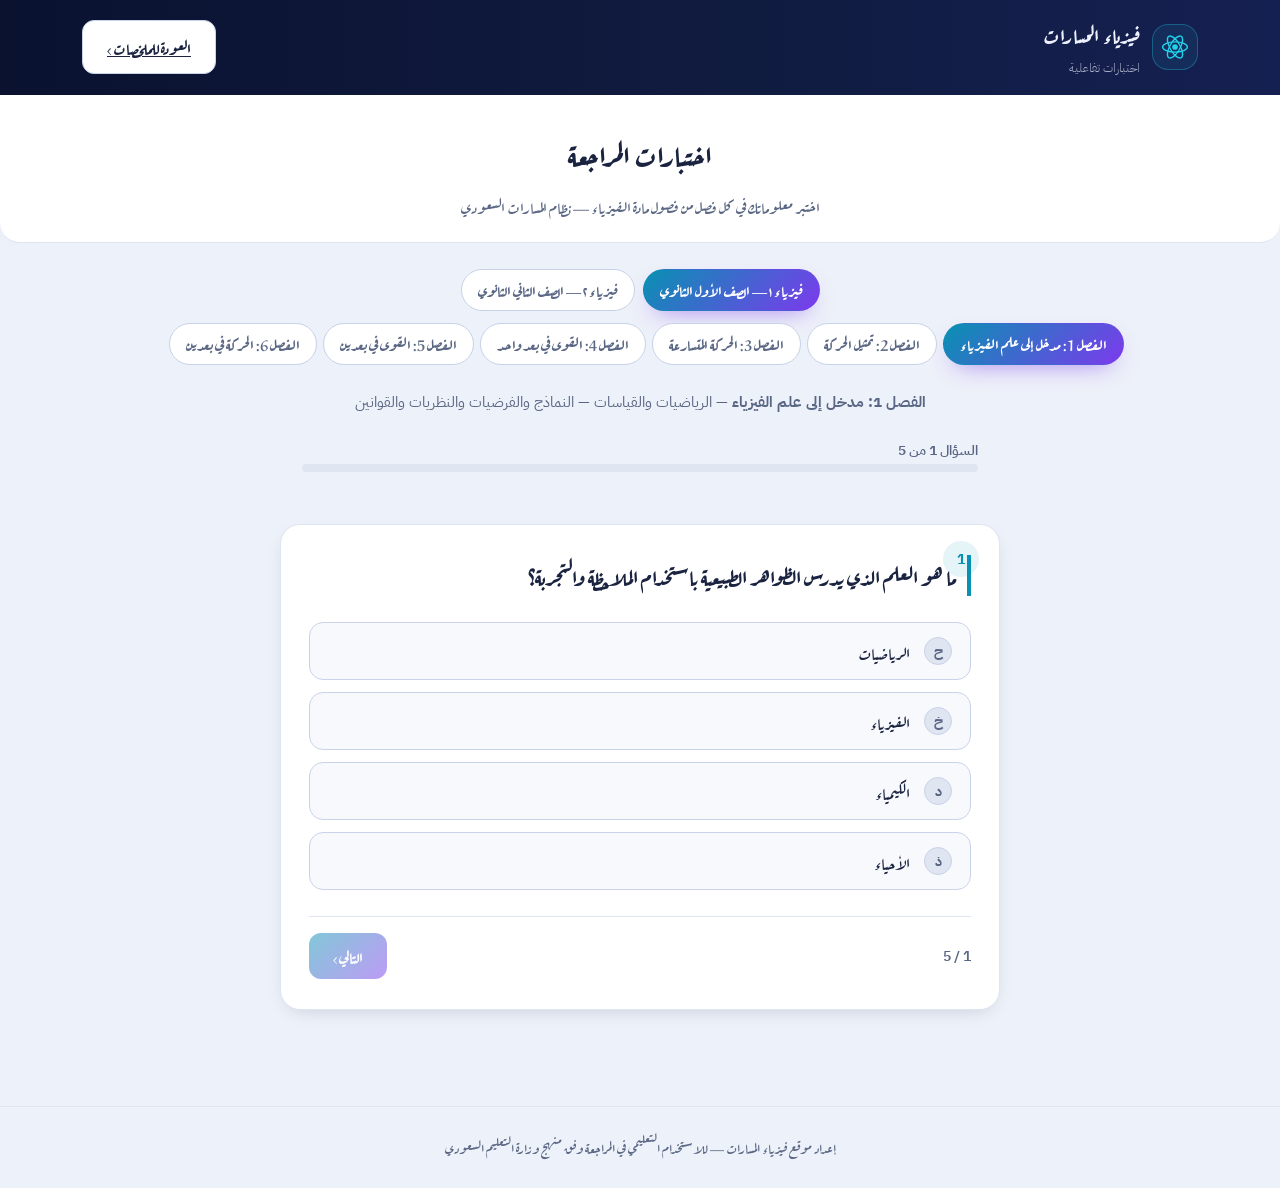
==== commit 140045dd: "Add files via upload" ====
--- a/exams.html
+++ b/exams.html
@@ -11,6 +11,8 @@
   <link rel="preconnect" href="https://fonts.gstatic.com" crossorigin />
   <link href="https://fonts.googleapis.com/css2?family=Aref+Ruqaa:wght@400;700&family=IBM+Plex+Sans+Arabic:wght@300;400;500;600;700&display=swap" rel="stylesheet" />
   <link rel="stylesheet" href="style.css" />
+  <link rel="manifest" href="manifest.json" />
+  <link rel="apple-touch-icon" href="icons/apple-touch-icon-180.svg" />
   <style>
     /* ================= صفحة الاختبارات — تنسيق إضافي ================= */
     .exams-header {
@@ -505,7 +507,7 @@
           {
             num: "2",
             title: "تمثيل الحركة",
-            desc": "النموذج الجسيمي — الموقع والزمن — منحنى الموقع-الزمن — السرعة المتجهة",
+            desc: "النموذج الجسيمي — الموقع والزمن — منحنى الموقع-الزمن — السرعة المتجهة",
             questions: [
               {
                 q: "الكمية التي لها مقدار واتجاه معاً تسمى:",
@@ -520,7 +522,7 @@
                 expl: "Δd = d<sub>f</sub> − d<sub>i</sub>، الإزاحة التغير في الموقع من البداية للنهاية."
               },
               {
-                q: "إذا قطع جسم مسافة 100 م في اتجاه واحد ثم عاد إلى نقطة البداية، فإن إزالحته تساوي:",
+                q: "إذا قطع جسم مسافة 100 م في اتجاه واحد ثم عاد إلى نقطة البداية، فإن إزاحته تساوي:",
                 options: ["100 م", "200 م", "صفر", "50 م"],
                 answer: 2,
                 expl: "الإزاحة تعتمد على نقطة البداية والنهاية فقط، وبما أنه عاد لنفس النقطة فالإزاحة صفر."
@@ -588,10 +590,10 @@
                 expl: "الجسم يبقى على حالته (سكون أو حركة منتظمة) ما لم تؤثر فيه قوة محصلة غير صفرية."
               },
               {
-                q: "حسب قانون نيوتن الثاني: F = ma، إذا doubledت الكتلة وثابتت القوة، فإن التسارع:",
+                q: "حسب قانون نيوتن الثاني: F = ma، إذا ضُعفت الكتلة وثابتت القوة، فإن التسارع:",
                 options: ["يتضاعف", "ينصف", "يظل ثابتاً", "يصبح صفراً"],
                 answer: 1,
-                expl = "التسارع عكسي التناسب مع الكتلة،所以 doubling الكتلة ينصف التسارع."
+                expl: "التسارع عكسي التناسب مع الكتلة، لذلك مضاعفة الكتلة ينصف التسارع."
               },
               {
                 q: "وزن جسم كتلته 10 كجم على سطح الأرض (g=9.8) يساوي:",
@@ -609,7 +611,7 @@
                 q: "لكل فعل رد فعل مساوٍ في المقدار ومعاكس في الاتجاه. هذا القانون هو:",
                 options: ["نيوتن الأول", "نيوتن الثاني", "نيوتن الثالث", "قانون حفظ الطاقة"],
                 answer: 2,
-                expl: "قوى التأثير المتبادل تؤثر في جسمين مختلفين، hence لا تلغي بعضها."
+                expl: "قوى التأثير المتبادل تؤثر في جسمين مختلفين، ولا تلغي بعضها."
               }
             ]
           },
@@ -659,7 +661,7 @@
                 q: "في حركة المقذوف، المركبة الأفقية للسرعة:",
                 options: ["تزيد باستمرار", "تنقص باستمرار", "تبقى ثابتة", "تساوي صفراً"],
                 answer: 2,
-                expl: "بإهمال مقاومة الهواء، لا تؤثر أي قوة أفقية،所以 السرعة الأفقية ثابتة."
+                expl: "بإهمال مقاومة الهواء، لا تؤثر أي قوة أفقية، لذلك السرعة الأفقية ثابتة."
               },
               {
                 q: "في الحركة الدائرية المنتظمة، التسارع المركزي اتجاهه:",
@@ -674,14 +676,14 @@
                 expl: "F<sub>c</sub> = m·a<sub>c</sub> = m·v²/r."
               },
               {
-                q: "إذا كانت سرعة سيارة 60 كم/س شرقاً ورياح relativa 20 كم/س شرقاً، فإن السرعة النسبية للسيارة بالنسبة للهواء تساوي:",
+                q: "إذا كانت سرعة سيارة 60 كم/س شرقاً ورياح نسبية 20 كم/س شرقاً، فإن السرعة النسبية للسيارة بالنسبة للهواء تساوي:",
                 options: ["40 كم/س", "60 كم/س", "80 كم/س", "20 كم/س"],
                 answer: 0,
                 expl: "v<sub>relative</sub> = 60 − 20 = 40 كم/س."
               },
               {
                 q: "زمن التحليق لمقذوف أُطلق من الأرض وعاد إلى نفس المستوى يعتمد على:",
-                options: ["السر�عة الأفقية فقط", "السرعة الرأسية الابتدائية فقط", "الكلتân", "درجة الحرارة"],
+                options: ["السرعة الأفقية فقط", "السرعة الرأسية الابتدائية فقط", "الكتلة", "درجة الحرارة"],
                 answer: 1,
                 expl: "زمن التحليق T = 2v<sub>y</sub> / g، يعتمد على المركبة الرأسية للسرعة الابتدائية."
               }
@@ -707,25 +709,61 @@
                 q: "قانون نيوتن للجذب الكوني: F = G m₁m₂ / r²، إذا ضُعفت المسافة بين جسمين، تصبح القوة:",
                 options: ["ضعف", "نصف", "ربع", "ضعفین"],
                 answer: 2,
-                expl = "القوة عكسي التناسب مع مربع المسافة، so doubling r quarters the force."
+                expl: "القوة عكسي التناسب مع مربع المسافة، عند مضاعفة المسافة تصبح القوة ربع قيمتها."
               },
               {
                 q: "ثابت الجذب الكوني G يساوي تقريباً:",
-                options: ["9.8", "6.67 × 10⁻¹¹", "3 × 10⁸", "6.02 × 10²³"],
-                answer: 1,
-                expl: "G = 6.67 × 10⁻¹¹ نيوتن·م²/كجم²."
+                options: ["9.8", "6.67 × 10⁻¹¹", "3 × 10⁸", "6.02 × 10²٣"],
+                answer: 1,
+                expl: "G = 6.67 × 10⁻¹¹ نيوتن·م²/كجم²، وهو ثابت في كل مكان في الكون."
               },
               {
                 q: "تسارع الجاذبية على سطح كوكب يعتمد على:",
                 options: ["كتلة الجسم الساقط فقط", "كتلة الكوكب ونصف قطره فقط", "درجة الحرارة", "لون الكوكب"],
                 answer: 1,
-                expl: "g = GM / R²، حيث M كتلة الكوكب و R نصف قطره."
+                expl: "g = GM / R²، حيث M كتلة الكوكب و R نصف قطره، ولا depende على كتلة الجسم الساقط."
               },
               {
                 q: "القمر الاصطناعي يبقى في مداره بسبب:",
                 options: ["المحركات المستمرة", "قوة الجاذبية الأرضية", "سرعة الضوء", "الضغط الجوي"],
                 answer: 1,
-                expl: "الجاذبية توفر القوة المركزية اللازمة للحركة المدارية."
+                expl: "الجاذبية توفر القوة المركزية اللازمة لجعل القمر يدور حول الأرض في مدار."
+              },
+              {
+                q: "قانون كبلر الثاني ينص على أن الخط الواصل بين الكوكب والشمس يمسح:",
+                options: ["مساحات متساوية في أزمنة متساوية", "مسافات متساوية في أزمنة متساوية", "زوايا متساوية في أزمنة متساوية", "سرعات متساوية"],
+                answer: 0,
+                expl: "القانون الثاني لكبلر (قانون المساحات) ينص على أن نصف القطر المتجه من الشمس إلى الكوكب يمسح مساحات متساوية في أزمنة متساوية."
+              },
+              {
+                q: "قانون كبلر الثالث ينص على أن:",
+                options: ["T² ∝ r", "T² ∝ r²", "T² ∝ r³", "T ∝ r³"],
+                answer: 2,
+                expl: "مربع الوقت الدوري (T²) يتناسب طردياً مع مكعب نصف المحور الرئيسي للمدار (r³)."
+              },
+              {
+                q: "إذا زادت كتلة الكوكب مرتين ونصف قطره ثابت، فإن تسارع الجاذبية على سطحه:",
+                options: ["يتضاعف", "ينصف", "يبقى ثابتاً", "يصبح ربع"],
+                answer: 0,
+                expl: "بما أن g = GM/R²، فإن مضاعفة الكتلة M مع ثبات R يضاعف قيمة g."
+              },
+              {
+                q: "الوزن الظاهري لرائد فضاء في مدار حول الأرض يكون:",
+                options: ["صفر", "أكبر من الوزن الحقيقي", "أقل من الوزن الحقيقي", "مساوٍ للوزن الحقيقي"],
+                answer: 0,
+                expl: "في حالة السقوط الحر حول الأرض، يكون الوزن الظاهري صفراً (عدم اعتناق الوزن)."
+              },
+              {
+                q: "وحدة ثابت الجذب الكوني G في النظام الدولي هي:",
+                options: ["نيوتن/كجم", "نيوتن·م²/كجم²", "نيوتن·م/كجم", "نيوتن·م²/كجم"],
+                answer: 1,
+                expl: "من القانون F = G m₁m₂ / r²، وحدات G هي نيوتن·م²/كجم²."
+              },
+              {
+                q: "القوة الجاذبة بين جسمين كلما زادت المسافة بينهما:",
+                options: ["تزيد", "تتناقص", "تبقى ثابتة", "تصبح صفراً"],
+                answer: 1,
+                expl: "القوة الجاذبة عكسي التناسب مع مربع المسافة، فكلما زادت المسافة قلت القوة."
               }
             ]
           },
@@ -738,31 +776,61 @@
                 q: "الدورة الكاملة تساوي بالراديان:",
                 options: ["π", "2π", "π/2", "360 راديان"],
                 answer: 1,
-                expl = "الدورة الواحدة = 360 درجة = 2π راديان."
+                expl: "الدورة الواحدة = 360 درجة = 2π راديان."
               },
               {
                 q: "عزم القوة τ يساوي:",
                 options: ["F / r", "F × r × sinθ", "m × a", "v × r"],
                 answer: 1,
-                expl = "τ = rF sinθ، حيث r ذراع القوة و θ الزاوية بين القوة والذراع."
+                expl: "τ = rF sinθ، حيث r ذراع القوة و θ الزاوية بين القوة وذراع القوة."
               },
               {
                 q: "القصور الدوراني I يعتمد على:",
                 options: ["الكتلة فقط", "توزيع الكتلة حول محور الدوران", "السرعة فقط", "الزمن"],
                 answer: 1,
-                expl = "كلما بعدت الكتلة عن محور الدوران زاد القصور الدوراني."
+                expl: "القصور الدوراني يعتمد على كتلة الجسم وكيفية توزيع هذه الكتلة حول محور الدوران."
               },
               {
                 q: "شرط الاتزان الدوراني هو:",
                 options: ["ΣF = 0", "Στ = 0", "ΣE = 0", "كلاً من ΣF = 0 و Στ = 0"],
                 answer: 3,
-                expl = "الاتزان التام يتطلب القوة المحصلة صفراً ومجموع العزوم صفراً."
+                expl: "لاتزان الجسم完全ًا، يجب أن تكون مجموع القوى صفراً ومجموع العزوم حول أي نقطة صفراً."
               },
               {
                 q: "علاقة السرعة الخطية v بالسرعة الزاوية ω هي:",
                 options: ["v = ω/r", "v = rω", "v = r/ω", "v = ω + r"],
                 answer: 1,
-                expl = "v = r·ω، حيث r نصف قطر الدائرة."
+                expl: "v = r·ω، حيث r نصف قطر الدائرة التي يدور فيها الجسم."
+              },
+              {
+                q: "التسارع الزاوي α معرف بأنه:",
+                options: ["تغير السرعة الخطية ÷ الزمن", "تغير السرعة الزاوية ÷ الزمن", "تغير العزم ÷ الزمن", "تغير القصور ÷ الزمن"],
+                answer: 1,
+                expl: "α = Δω / Δt، معدل تغير السرعة الزاوية بالنسبة للزمن."
+              },
+              {
+                q: "إذا ضُعفت قوة المؤثرة عمودياً على ذراع القوة، فإن العزم:",
+                options: ["يتضاعف", "ينصف", "يبقى ثابتاً", "يصبح ربع"],
+                answer: 0,
+                expl: "بما أن τ = rF sinθ، مضاعفة F مع ثبات r وθ يضاعف العزم."
+              },
+              {
+                q: "القصور الدوراني لقرص صلب يدور حول مركزه يساوي:",
+                options: ["mr²", "½mr²", "⅓mr²", "⅖mr²"],
+                answer: 1,
+                expl: "لقرص صلب أو أسطوانة صلبة تدور حول محور مركزي، I = ½mr²."
+              },
+              {
+                q: "عمل العزم τ خلال زاوية دوران θ يساوي:",
+                options: ["τ × θ", "τ / θ", "τ + θ", "τ − θ"],
+                answer: 0,
+                expl: "الشغل المبذول بالعزم = العزم × زاوية الدوران بالراديان."
+              },
+              {
+                q: "الطاقة الحركية الدورانية تساوي:",
+                options: ["½mv²", "½Iω²", "mgh", "Iα"],
+                answer: 1,
+                expl: "KE<sub>دورانية</sub> = ½Iω²، حيث I القصور الدوراني وω السرعة الزاوية."
               }
             ]
           },
@@ -775,31 +843,61 @@
                 q: "الزخم p معرف بأنه:",
                 options: ["القوة × الزمن", "الكتلة × السرعة", "الطاقة ÷ الزمن", "المسافة × الزمن"],
                 answer: 1,
-                expl = "p = m·v، كمية متجهة اتجاهها اتجاه السرعة."
+                expl: "p = m·v، كمية متجهة اتجاهها اتجاه velocidad الجسم."
               },
               {
                 q: "الدفع J يساوي:",
                 options: ["Δp", "ΔE", "Δm", "Δv"],
                 answer: 0,
-                expl = "نظرية الدفع-الزخم: J = FΔt = Δp = الم cambio في الزخم."
+                expl: "نظرية الدفع-الزخم: J = FΔt = Δp، يساوي التغير في زخم الجسم."
               },
               {
                 q: "في النظام المعزول، الزخم الكلي قبل التصادم:",
                 options: ["أكبر من بعده", "أقل من بعده", "يساوي الزخم بعده", "صفر"],
                 answer: 2,
-                expl = "قانون حفظ الزخم: الزخم محفوظ في الأنظمة المعزولة."
+                expl: "قانون حفظ الزخم: الزخم الكلي لنظام معزول يبقى ثابتاً قبل وبعد التصادم."
               },
               {
                 q: "في التصادم غير المرن التام، الجسمان:",
                 options: ["يرتدان منفصلين", "يلتحمان ويتحركان معاً", "يتوقفان تماماً", "يتحولان لطاقة"],
                 answer: 1,
-                expl = "يلتحمان ويتحركان بسرعة مشتركة، وتُفقد جزء من الطاقة الحركية."
+                expl: "يلتحمان ويتحركان بسرعة مشتركة بعد التصادم، وتُفقد جزء من الطاقة الحركية."
               },
               {
                 q: "الطاقة الحركية تُحفظ في:",
                 options: ["جميع التصادمات", "التصادمات المرنة فقط", "التصادمات غير المرنة فقط", "لا تُحفظ أبداً"],
                 answer: 1,
-                expl = "الطاقة الحركية تُحفظ فقط في التصادمات المرنة."
+                expl: "الطاقة الحركية تُحفظ فقط في التصادمات المرنة، أما في غير المرنة تتحول جزء منها إلى حرارة وصوت."
+              },
+              {
+                q: "التصادم المرن هو الذي:",
+                options: ["يحفظ الزخم فقط", "يحفظ الطاقة الحركية فقط", "يحفظ الزخم والطاقة الحركية", "لا يحفظ شيئاً"],
+                answer: 2,
+                expl: "في التصادم المرن، يتم حفظ كل من الزخم الكلي والطاقة الحركية الكلية."
+              },
+              {
+                q: "جسم كتلته 2 كجم يتحرك بسرعة 5 م/ث، زخمه يساوي:",
+                options: ["2.5 كجم·م/ث", "7 كجم·م/ث", "10 كجم·م/ث", "25 كجم·م/ث"],
+                answer: 2,
+                expl: "p = m·v = 2 × 5 = 10 كجم·م/ث."
+              },
+              {
+                q: "الدفع المطبق على جسم لمدة زمنية أطول مع قوة ثابتة:",
+                options: ["يزيد", "يقل", "لا يتغير", "تصبح سالبة"],
+                answer: 0,
+                expl: "بما أن J = F·Δt، فإن زيادة الزمن Δt مع ثبات القوة F يزيد الدفع."
+              },
+              {
+                q: "في الانفجار، الزخم الكلي قبل الانفجار:",
+                options: ["أكبر من بعده", "أقل من بعده", "يساوي الصفر", "صفر إذا كان الجسم ساكناً"],
+                answer: 3,
+                expl: "إذا كان الجسم الساكن ينفجر، يكون الزخم الكلي قبل الانفجار صفراً، ويبقى الصفر بعد الانفجار (الزخم المحفوظ)."
+              },
+              {
+                q: "وحدة الزخم في النظام الدولي هي:",
+                options: ["نيوتن", "كجم·م/ث", "جول", "واط"],
+                answer: 1,
+                expl: "وحدة الزخم = وحدة الكتلة × وحدة السرعة = كجم·م/ث."
               }
             ]
           },
@@ -812,31 +910,61 @@
                 q: "الشغل W يساوي:",
                 options: ["F / d", "F × d × cosθ", "m × v", "E / t"],
                 answer: 1,
-                expl = "W = F·d·cosθ، القوة في اتجاه الإزاحة."
+                expl: "W = F·d·cosθ، حيث θ الزاوية بين القوة والإزاحة."
               },
               {
                 q: "إذا كانت القوة عمودية على الإزاحة، فإن الشغل يساوي:",
                 options: ["أقصى قيمة", "صفر", "نصف القيمة", "ضعف القيمة"],
                 answer: 1,
-                expl = "cos 90° = 0، so الشغل = 0 (مثل حمل حقيبة والمشي أفقياً)."
+                expl: "cos 90° = 0، لذلك الشغل = 0 (مثل حمل حقيبة والمشي أفقياً)."
               },
               {
                 q: "الطاقة الحركية KE تساوي:",
                 options: ["m·v", "½·m·v²", "m·g·h", "F·d"],
                 answer: 1,
-                expl = "KE = ½mv²، تعتمد على الكتلة ومربع السرعة."
+                expl: "KE = ½mv²، تعتمد على الكتلة ومربع السرعة."
               },
               {
                 q: "الفائدة الميكانيكية MA تساوي:",
                 options: ["Force effort / Force resistance", "Force resistance / Force effort", "Distance effort × Distance resistance", "Work output × Work input"],
                 answer: 1,
-                expl = "MA = F<sub>r</sub> / F<sub>e</sub>، قوة المقاومة مقسومة على قوة الجهد."
+                expl: "MA = F<sub>المقاومة</sub> / F<sub>الجهد</sub>، نسبة قوة المخرج إلى قوة الدخل."
               },
               {
                 q: "كفاءة الآلة تساوي دائماً:",
                 options: ["أكثر من 100٪", "100٪ بالضبط", "أقل من 100٪", "صفر"],
                 answer: 2,
-                expl = "بسبب الاحتكاك، شغل الخرج أقل من شغل الدخل، hence الكفاءة < 100٪."
+                expl: "بسبب الاحتكاك، شغل الخرج أقل من شغل الدخل، لذلك الكفاءة دائمًا أقل من 100٪."
+              },
+              {
+                q: "القدرة P تعرف بأنها:",
+                options: ["الشغل × الزمن", "الشغل ÷ الزمن", "الطاقة × الزمن", "القوة × المسافة"],
+                answer: 1,
+                expl: "P = W / t، معدل إنجاز الشغل أو تحويل الطاقة لكل وحدة زمن."
+              },
+              {
+                q: "وحدة القدرة في النظام الدولي هي:",
+                options: ["جول", "نيوتن", "واط", "باسكال"],
+                answer: 2,
+                expl: "وحدة القدرة هي واط (W)، وتساوي جول في الثانية."
+              },
+              {
+                q: "في الرافعة من الدرجة الأولى، محور الدوران يكون:",
+                options: ["بين الجهد والمقاومة", "في أحد الأطراف", "في منتصف الرافعة دائماً", "ليس له دور"],
+                answer: 0,
+                expl: "في الرافعة من الدرجة الأولى، يقع الارتكاز (محور الدوران) بين قوة الجهد وقوة المقاومة."
+              },
+              {
+                q: "الآلة البسيطة لا تزيد من:",
+                options: ["القوة", "الشغل", "السرعة", "المسافة"],
+                answer: 1,
+                expl: "الآلة البسيطة لا تزيد من كمية الشغل المبذول، بل تغير فقط اتجاه القوة أو تقلل قيمتها."
+              },
+              {
+                q: "البكرة الثابتة تغير:",
+                options: ["مقدار القوة فقط", "اتجاه القوة فقط", "مقدار واتجاه القوة", "لا شيء"],
+                answer: 1,
+                expl: "البكرة الثابتة تغير اتجاه القوة فقط دون تغيير مقدارها (الفائدة الميكانيكية = 1)."
               }
             ]
           },
@@ -849,31 +977,61 @@
                 q: "طاقة الوضع الجاذبية PE تساوي:",
                 options: ["½mv²", "mgh", "Fd", "mc²"],
                 answer: 1,
-                expl = "PE = m·g·h، ऊर्जا مخزنة بسبب الارتفاع."
+                expl: "PE = m·g·h، طاقة مخزنة بسبب ارتفاع الجسم عن مستوى مرجعي."
               },
               {
                 q: "في غياب الاحتكاك، الطاقة الميكانيكية الإجمالية:",
                 options: ["تزيد", "تتناقص", "تبقى ثابتة", "تتحول completely إلى حرارة"],
                 answer: 2,
-                expl = "قانون حفظ الطاقة الميكانيكية: الطاقة محفوظة بين الوضع والحركة."
+                expl: "قانون حفظ الطاقة الميكانيكية: مجموع الطاقة الحركية والوضعية يبقى ثابتاً."
               },
               {
                 q: "عندما يسقط جسم من ارتفاع، فإن طاقة وضعه:",
                 options: ["تزيد", "تتقلص وتتحول لحركة", "تبقى ثابتة", "تختفي"],
                 answer: 1,
-                expl = "الوضع يتناقص مع انخفاض الارتفاع وتتحول إلى طاقة حركة متزايدة."
+                expl: "تنخفض طاقة الوضع مع انخفاض الارتفاع، وتتحول إلى طاقة حركة متزايدة."
               },
               {
                 q: "قانون حفظ الطاقة الشامل ينص على أن الطاقة:",
                 options: ["تُستحدث من العدم", "تفنى تدريجياً", "لا تفنى ولا تستحدث بل تتحول", "توجد فقط في الوقود"],
                 answer: 2,
-                expl = "الطاقة تتحول من شكل لآخر دون أن تفقد أو تُستحدث."
+                expl: "الطاقة تتحول من شكل إلى آخر دون أن تفقد أو تُستحدث من العدم."
               },
               {
                 q: "مثال على الطاقة الحرارية:",
                 options: ["كرةoid تتحرك", "غلاية الماء الساخن", "نوابض مشدودة", "جسم في أماكن"],
                 answer: 1,
-                expl = "الحرارة المُكتسبة من الماء تمثل طاقة حرارية."
+                expl: "الماء الساخن في الغلاية يحتوي على طاقة حرارية ناتجة عن حركة جزيئاته."
+              },
+              {
+                q: "طاقة الوضع المرنة في نابض ممدود بمسافة x تساوي:",
+                options: ["kx", "½kx²", "kx²", "½kx"],
+                answer: 1,
+                expl: "PE<sub>مرنة</sub> = ½kx²، حيث k ثابت النابض وx مقدار الشد أو الضغط."
+              },
+              {
+                q: "إذا ضُعفت سرعة جسم، فإن طاقته الحركية:",
+                options: ["تتضاعف", "تصبح أربعة أضعاف", "تصبح نصف", "تصبح ربع"],
+                answer: 1,
+                expl: "بما أن KE = ½mv²، doubling السرعة يجعل الطاقة الحركية أربعة أضعاف (2² = 4)."
+              },
+              {
+                q: "النظام المعزول من حيث الطاقة هو:",
+                options: ["يتبادل مادة مع المحيط", "لا يتبادل طاقة ولا مادة مع المحيط", "يتبادل طاقة فقط", "يتبادل مادة فقط"],
+                answer: 1,
+                expl: "النظام المعزول لا يتبادل لا طاقة ولا مادة مع المحيط الخارجي."
+              },
+              {
+                q: "الطاقة الكامنة الجاذبية تعتمد على:",
+                options: ["السرعة فقط", "الارتفاع والكتلة", "القوة فقط", "الزمن فقط"],
+                answer: 1,
+                expl: "PE = mgh، تعتمد على الكتلة m، تسارع الجاذبية g، والارتفاع h."
+              },
+              {
+                q: "مثال على الطاقة الكيميائية:",
+                options: ["بطارية مشحونة", "كرة تتدحرج", "نابض مضغوط", "ضوء الشمس"],
+                answer: 0,
+                expl: "البطارية المشحونة تخزن طاقة كيميائية تتحول إلى طاقة كهربائية عند الاستخدام."
               }
             ]
           },
@@ -886,31 +1044,61 @@
                 q: "كمية الحرارة Q اللازمة لتغير درجة الحرارة تساوي:",
                 options: ["m × ΔT", "m × c × ΔT", "m / c", "c / ΔT"],
                 answer: 1,
-                expl = "Q = m·c·ΔT، حيث c الحرارة النوعية."
+                expl: "Q = m·c·ΔT، حيث c الحرارة النوعية للمادة."
               },
               {
                 q: "الفرق بين الحرارة ودرجة الحرارة هو أن:",
                 options: ["نفس الشيء", "الحرارة طاقة والحرارة مقياس لدرجة تحرك الجزيئات", "الحرارة تقاس بالمتر", "لا يوجد فرق"],
                 answer: 1,
-                expl = "الطاقة الحرارية مجموع طاقات الجزيئات، ودرجة الحرارة متوسط طاقتها الحركية."
+                expl: "الطاقة الحرارية هي مجموع طاقات الجزيئات، ودرجة الحرارة هي متوسط الطاقة الحركية للجزيئات."
               },
               {
                 q: "التمدد الحراري يحدث لأن:",
                 options: ["الجزيئات تتقلص", "الجزيئات تكتسب طاقة وتتسع المسافات بينها", "الكتلة تزيد", "الكثافة تقل فقط"],
                 answer: 1,
-                expl = "عند التسخين تزداد طاقة حركة الجزيئات وتتباعد."
+                expl: "عند التسخين تزداد طاقة حركة الجزيئات وتبتعد المسافات بينها، مما يسبب التمدد."
               },
               {
                 q: "القانون الأول للديناميكا الحرارية: ΔU = Q − W، معناه أن:",
                 options: ["الطاقة تُستحدث", "التغير في الطاقة الداخلية = الحرارة المضاف ناقص الشغل المبذول", "الحرارة تساوي الشغل دائماً", "النظام معزول دائماً"],
                 answer: 1,
-                expl = "حفظ الطاقة للنظام الحراري."
+                expl: "القانون الأول ينص على حفظ الطاقة: التغير في الطاقة الداخلية يساوي الحرارة المضافة ناقص الشغل الذي يبذله النظام."
               },
               {
                 q: "لا يمكن الوصول إلى الصفر المطلق (−273.15 مئوية) تجريبياً وفقاً لـ:",
                 options: ["القانون الأول", "القانون الثاني", "القانون الثالث", "قانون نيوتن"],
                 answer: 2,
-                expl = "القانون الثالث للديناميكا الحرارية."
+                expl: "القانون الثالث للديناميكا الحرارية ينص على أنه لا يمكن الوصول إلى الصفر المطلق بعدد محدود من العمليات."
+              },
+              {
+                q: "الحرارة النوعية للماء هي:",
+                options: ["أعلى من معظم المواد", "أقل من معظم المواد", "تساوي الصفر", "تساوي واحد دائماً"],
+                answer: 0,
+                expl: "الماء له حرارة نوعية عالية (4186 ج/كجم·°س)، مما يجعله يقاوم تغير درجة حرارته."
+              },
+              {
+                q: "الحرارة الكامنة الانصهار هي:",
+                options: ["الحرارة لرفع درجة الحرارة", "الحرارة لتغيير الحالة من صلب إلى سائل دون تغير درجة الحرارة", "الحرارة للبخار", "الحرارة للتبريد"],
+                answer: 1,
+                expl: "الحرارة الكامنة هي الطاقة المطلوبة لتغيير حالة المادة دون تغيير درجة حرارتها."
+              },
+              {
+                q: "طريقة انتقال الحرارة التي لا تحتاج لوسيط هي:",
+                options: ["التوصيل", "الحمل", "الإشعاع", "الجميع تحتاج وسيط"],
+                answer: 2,
+                expl: "الإشعاع هو انتقال الحرارة عن طريق الأمواج الكهرومغناطيسية ولا يحتاج لوسيط مادي (مثل حرارة الشمس)."
+              },
+              {
+                q: "القانون الثاني للديناميكا الحرارية ينص على أن الحرارة تنتقل:",
+                options: ["من البارد إلى الساخن تلقائياً", "من الساخن إلى البارد تلقائياً", "لا تنتقل أبداً", "فقط في الفراغ"],
+                answer: 1,
+                expl: "الحرارة تنتقل تلقائياً من الجسم ذي درجة الحرارة الأعلى إلى الجسم ذي الدرجة الأدنى."
+              },
+              {
+                q: "السعة الحرارية للجسم تعتمد على:",
+                options: ["نوع المادة فقط", "كتلة الجسم فقط", "نوع المادة وكتلة الجسم", "درجة الحرارة فقط"],
+                answer: 2,
+                expl: "السعة الحرارية C = m·c، تعتمد على كتلة الجسم ونوع المادة (الحرارة النوعية)."
               }
             ]
           }
@@ -1128,5 +1316,19 @@
     updateChapterInfo();
     showQuiz();
   </script>
+  <script>
+    if ('serviceWorker' in navigator) {
+      const isLocalhost = location.hostname === 'localhost' || location.hostname === '127.0.0.1';
+      const isPreview = window.self !== window.top;
+      const excludedPaths = ['/login', '/oauth', '/auth'];
+      const pathname = location.pathname;
+
+      if (!isLocalhost && !isPreview && !excludedPaths.some(p => pathname.startsWith(p))) {
+        navigator.serviceWorker.register('/sw.js')
+          .then(reg => console.log('Service Worker registered:', reg.scope))
+          .catch(err => console.log('Service Worker registration failed:', err));
+      }
+    }
+  </script>
 </body>
 </html>
--- a/style.css
+++ b/style.css
@@ -966,3 +966,115 @@
 @media (prefers-reduced-motion: reduce) {
   * { animation: none !important; transition: none !important; scroll-behavior: auto !important; }
 }
+
+/* بطاقة الاختبارات السريعة */
+.exams-card {
+  background: linear-gradient(135deg, var(--surface), color-mix(in srgb, var(--surface) 90%, var(--bg-soft)));
+  border: 1.5px solid var(--line-strong);
+  border-inline-start: 6px solid var(--accent-2);
+  border-radius: var(--radius);
+  padding: 24px 28px;
+  margin: 26px 0;
+  box-shadow: var(--shadow-sm);
+  display: flex;
+  align-items: center;
+  gap: 22px;
+  flex-wrap: wrap;
+  transition: transform .2s, border-color .2s;
+}
+
+.exams-card:hover {
+  transform: translateY(-2px);
+  border-color: var(--accent);
+}
+
+.exams-card-icon {
+  font-size: 2.6rem;
+  flex-shrink: 0;
+}
+
+.exams-card-text h3 {
+  margin: 0 0 6px;
+  font-size: 1.4rem;
+  color: var(--text);
+}
+
+.exams-card-text p {
+  margin: 0;
+  color: var(--text-soft);
+  font-size: .98rem;
+  line-height: 1.6;
+}
+
+.exams-card-btn {
+  margin-inline-start: auto;
+  padding: 12px 24px;
+  border-radius: 12px;
+  border: none;
+  background: linear-gradient(135deg, var(--cyan-600), var(--violet-600));
+  color: #fff;
+  font-family: var(--font-ruqaa);
+  font-weight: 700;
+  font-size: 1rem;
+  text-decoration: none;
+  cursor: pointer;
+  transition: all .2s;
+  display: inline-flex;
+  align-items: center;
+  gap: 8px;
+}
+
+.exams-card-btn:hover {
+  transform: translateY(-2px);
+  box-shadow: 0 12px 28px -12px color-mix(in srgb, var(--violet-600) 80%, transparent);
+}
+
+/* رابط الاختبارات في الترويسة */
+.header-actions {
+  display: flex;
+  align-items: center;
+  gap: 10px;
+  margin-inline-start: auto;
+}
+
+.exams-link {
+  display: inline-flex;
+  align-items: center;
+  gap: 7px;
+  padding: 8px 16px;
+  border-radius: 10px;
+  border: 1.5px solid var(--line-strong);
+  background: var(--surface);
+  color: var(--text);
+  font-family: var(--font-ruqaa);
+  font-weight: 700;
+  font-size: .95rem;
+  text-decoration: none;
+  transition: all .2s;
+}
+
+.exams-link:hover {
+  border-color: var(--accent);
+  color: var(--accent);
+  background: var(--accent-soft);
+}
+
+/* إظهار رابط الاختبارات في التحكم العلوي في الجوال */
+@media (max-width: 640px) {
+  .header-inner {
+    flex-direction: column;
+    align-items: stretch;
+    gap: 12px;
+  }
+  .header-actions {
+    margin-inline-start: 0;
+    justify-content: center;
+    width: 100%;
+  }
+  .exams-link {
+    justify-content: center;
+    width: 100%;
+    max-width: 220px;
+    margin-inline: auto;
+  }
+}
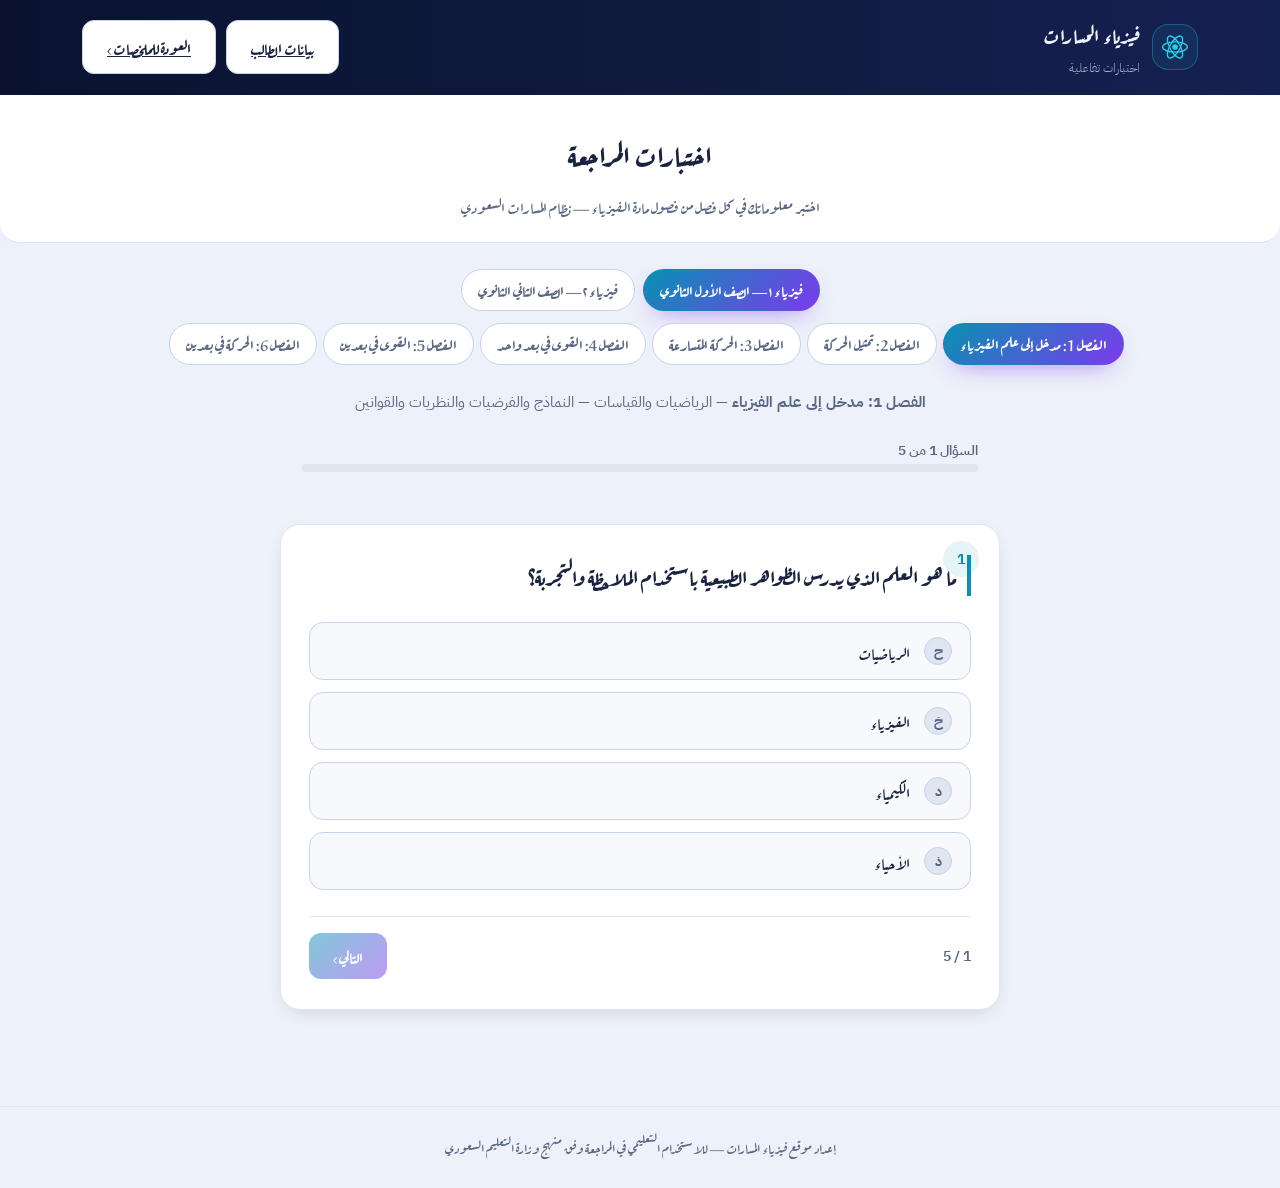
==== commit 94e0a320: "Add files via upload" ====
--- a/exams.html
+++ b/exams.html
@@ -403,7 +403,10 @@
           <p style="font-size:.78rem;">اختبارات تفاعلية</p>
         </div>
       </div>
-      <a href="index.html" class="ctrl-btn-exams" style="margin-top:0;">العودة للملخصات ›</a>
+      <div style="display:flex; align-items:center; gap:10px; flex-wrap:wrap;">
+        <a href="student-data.html" class="ctrl-btn-exams" style="margin-top:0;">بيانات الطالب</a>
+        <a href="index.html" class="ctrl-btn-exams" style="margin-top:0;">العودة للملخصات ›</a>
+      </div>
     </div>
   </header>
 
@@ -1114,7 +1117,7 @@
       chapterIndex: 0,
       currentQ: 0,
       score: 0,
-      answers: [], // { qIndex, selected, correct, explanation }
+      answers: [],
       totalQuestions: 0
     };
 
@@ -1139,9 +1142,6 @@
       changeChapterBtn: document.getElementById("changeChapterBtn")
     };
 
-    /* =========================================================
-       الوظائف
-       ========================================================= */
     function getBook() {
       return EXAMS[state.book];
     }
@@ -1173,9 +1173,7 @@
     function updateChapterInfo() {
       const ch = getChapter();
       els.chapterInfo.className = "chapter-info show";
-      els.chapterInfo.innerHTML = `
-        <strong>الفصل ${ch.num}: ${ch.title}</strong> — ${ch.desc}
-      `;
+      els.chapterInfo.innerHTML = `<strong>الفصل ${ch.num}: ${ch.title}</strong> — ${ch.desc}`;
     }
 
     function renderQuestion() {
@@ -1245,10 +1243,10 @@
 
       if (pct >= 80) {
         els.resultTitle.textContent = "ممتاز!";
-        els.resultMessage.textContent = "لقد إتقنت هذا الفصل،ustiمر так!";
+        els.resultMessage.textContent = "لقد إتقنت هذا الفصل!";
       } else if (pct >= 50) {
         els.resultTitle.textContent = "جيد!";
-        els.resultMessage.textContent = "أنت على الطريق الصحيح، راجع الدروس weak points.";
+        els.resultMessage.textContent = "أنت على الطريق الصحيح، راجع الدروس.";
       } else {
         els.resultTitle.textContent = "يحتاج مراجعة";
         els.resultMessage.textContent = "لا بأس، عاود الدراسة وحاول مرة أخرى.";
@@ -1309,9 +1307,6 @@
       });
     });
 
-    /* =========================================================
-       التشغيل
-       ========================================================= */
     renderChapterTabs();
     updateChapterInfo();
     showQuiz();
@@ -1324,7 +1319,7 @@
       const pathname = location.pathname;
 
       if (!isLocalhost && !isPreview && !excludedPaths.some(p => pathname.startsWith(p))) {
-        navigator.serviceWorker.register('/sw.js')
+        navigator.serviceWorker.register('sw.js')
           .then(reg => console.log('Service Worker registered:', reg.scope))
           .catch(err => console.log('Service Worker registration failed:', err));
       }
